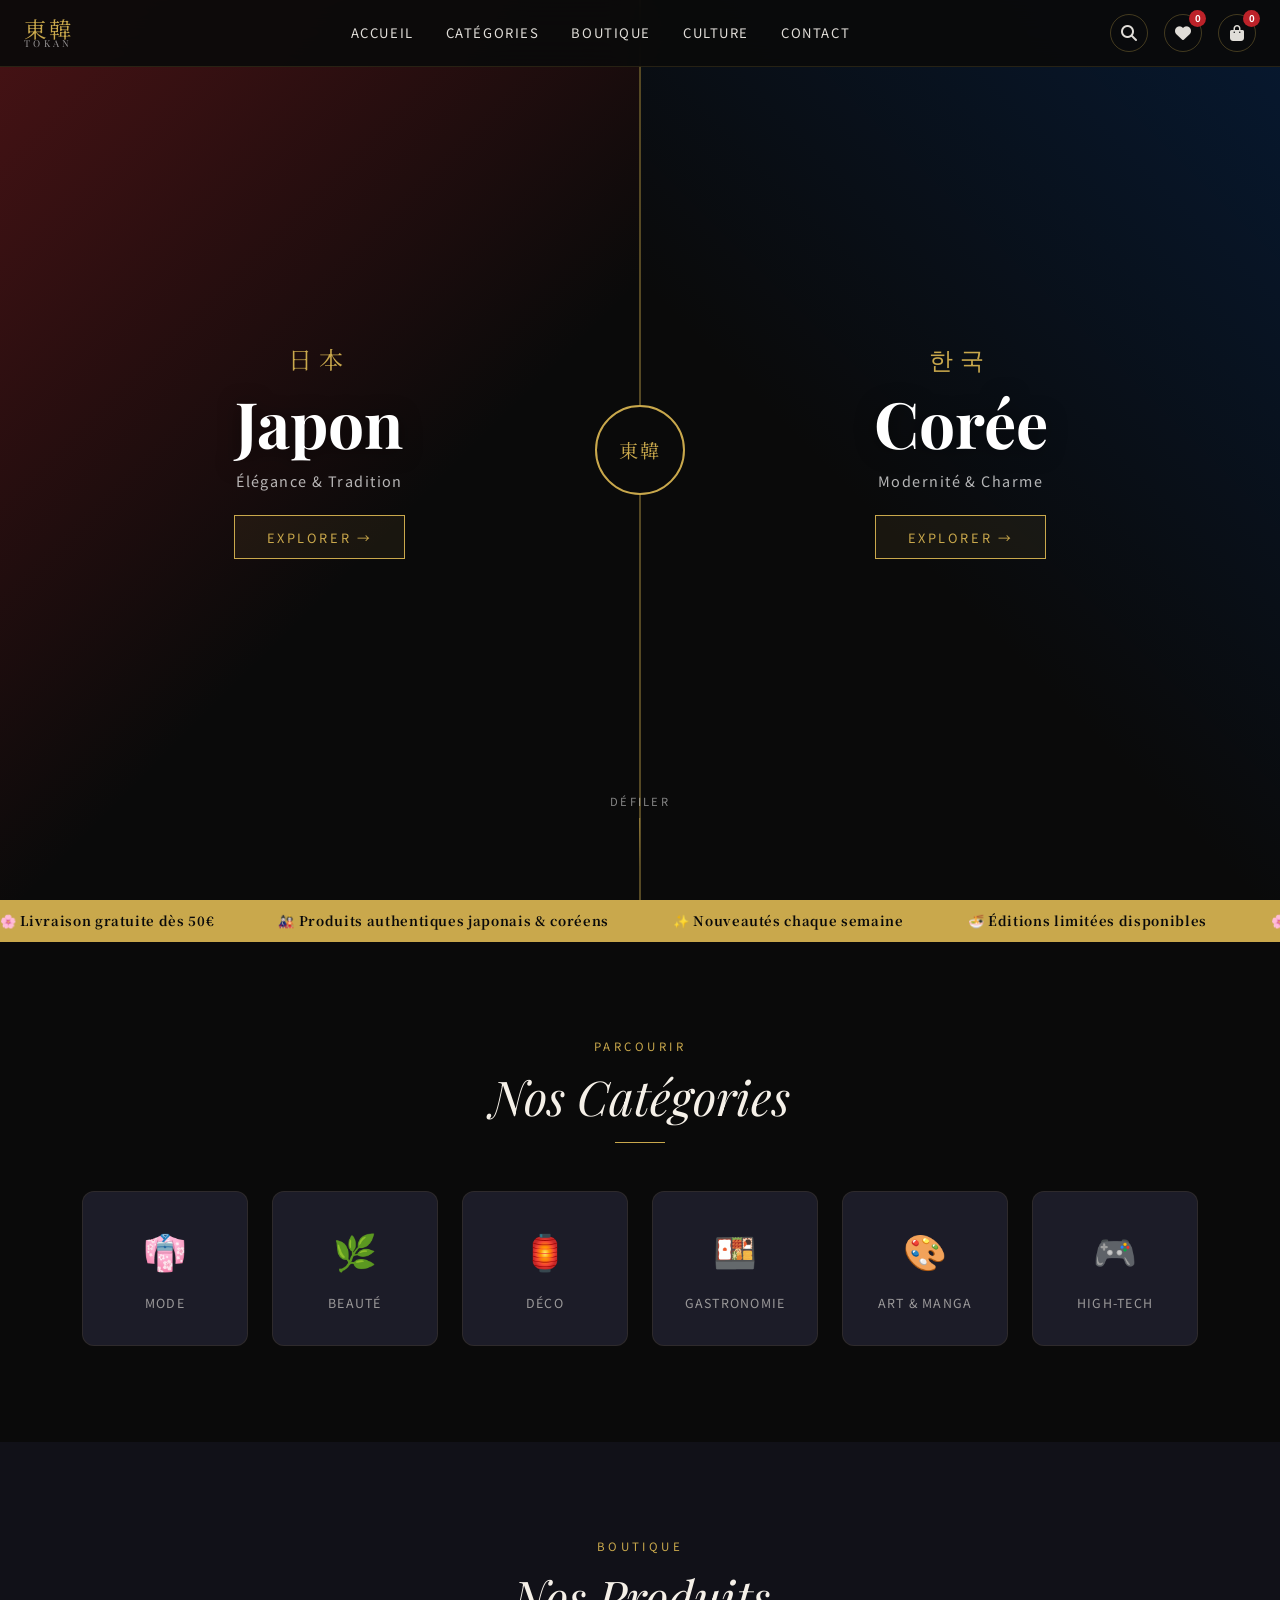
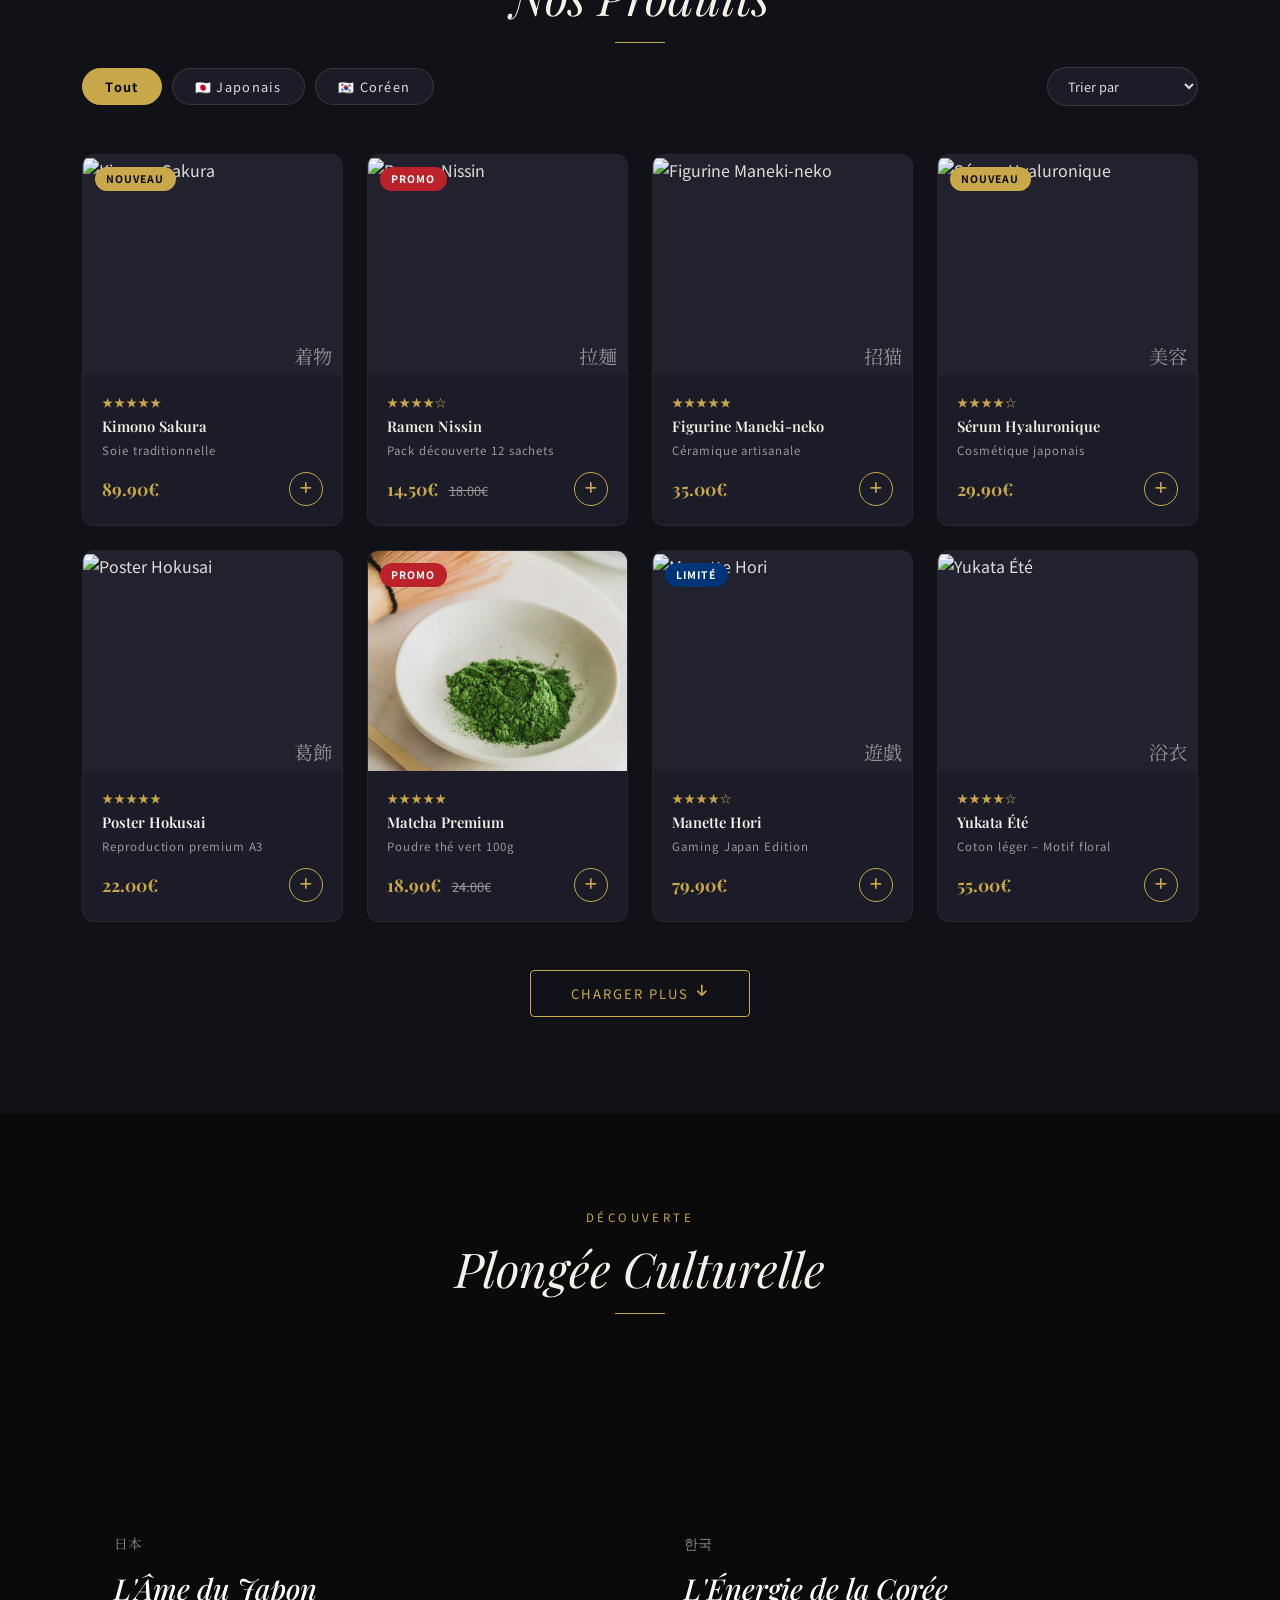
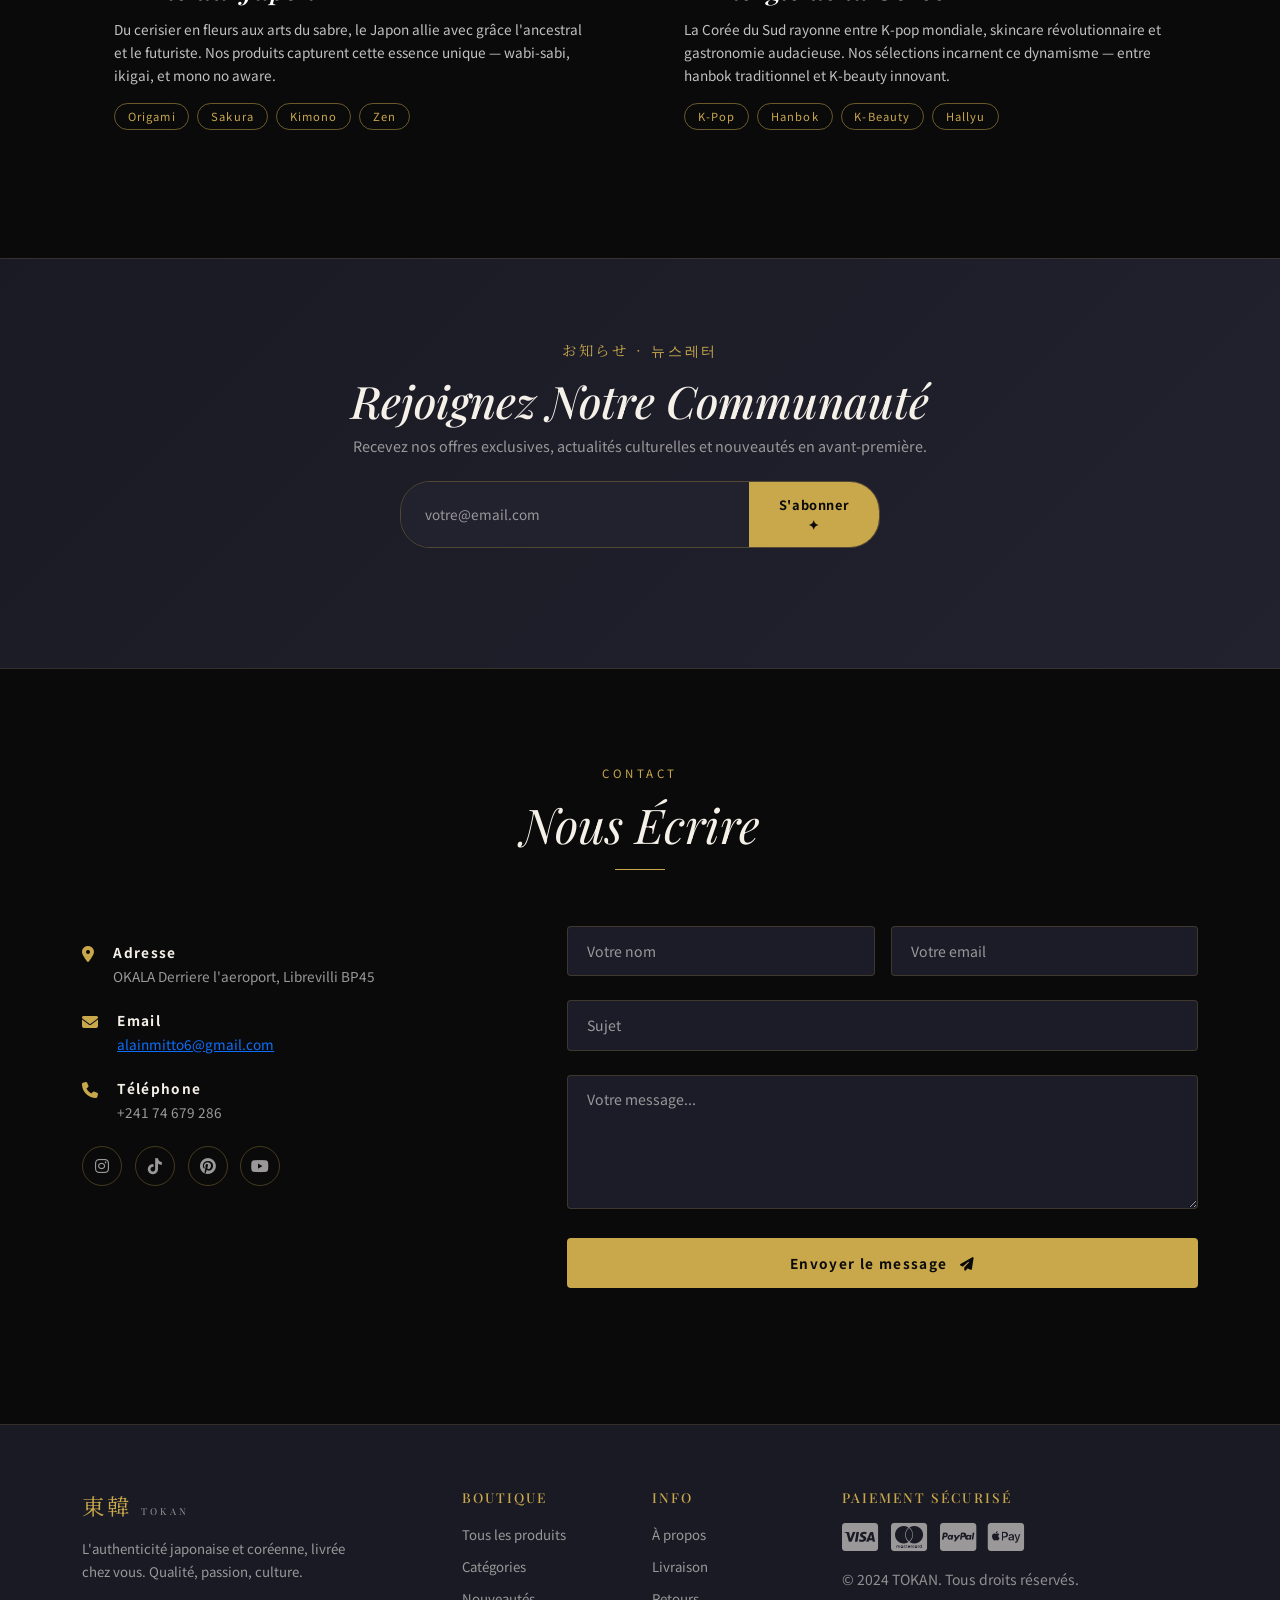
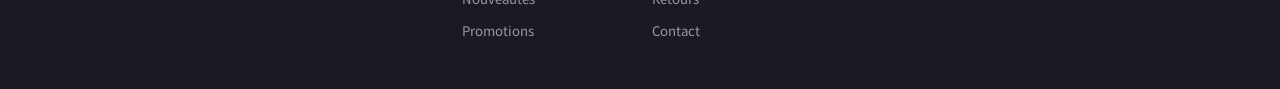
==== index.html @ 4b1cbed1 "Rename Japon expo-Gabon.html to index.html" ====
<!DOCTYPE html>
<html lang="fr">
<head>
  <meta charset="UTF-8" />
  <meta name="viewport" content="width=device-width, initial-scale=1.0"/>
  <title>東韓 TOKAN – Boutique Japonaise & Coréenne</title>
  <link href="https://cdn.jsdelivr.net/npm/bootstrap@5.3.2/dist/css/bootstrap.min.css" rel="stylesheet"/>
  <link href="https://fonts.googleapis.com/css2?family=Noto+Serif+JP:wght@300;400;700&family=Noto+Sans+KR:wght@300;400;700&family=Playfair+Display:ital,wght@0,400;0,700;1,400&display=swap" rel="stylesheet"/>
  <link rel="stylesheet" href="https://cdnjs.cloudflare.com/ajax/libs/font-awesome/6.5.0/css/all.min.css"/>
  <link rel="stylesheet" href="Japon expo-Gabon.css"/>
</head>
<body>

<!-- ========== LOADER ========== -->
<div id="loader">
  <div class="loader-inner">
    <div class="kanji-anim">東韓</div>
    <div class="loader-bar"><span></span></div>
  </div>
</div>

<!-- ========== NAVBAR ========== -->
<nav class="navbar navbar-expand-lg fixed-top" id="mainNav">
  <div class="container-fluid px-4">
    <a class="navbar-brand" href="#">
      <span class="brand-jp">東韓</span>
      <span class="brand-en">TOKAN</span>
    </a>
    <button class="navbar-toggler" type="button" data-bs-toggle="collapse" data-bs-target="#navbarNav">
      <i class="fas fa-bars" style="color:var(--gold)"></i>
    </button>
    <div class="collapse navbar-collapse" id="navbarNav">
      <ul class="navbar-nav mx-auto">
        <li class="nav-item"><a class="nav-link" href="#hero">Accueil</a></li>
        <li class="nav-item"><a class="nav-link" href="#categories">Catégories</a></li>
        <li class="nav-item"><a class="nav-link" href="#produits">Boutique</a></li>
        <li class="nav-item"><a class="nav-link" href="#culture">Culture</a></li>
        <li class="nav-item"><a class="nav-link" href="#contact">Contact</a></li>
      </ul>
      <div class="nav-icons d-flex align-items-center gap-3">
        <button class="icon-btn" id="searchToggle" title="Rechercher"><i class="fas fa-search"></i></button>
        <button class="icon-btn" id="wishlistBtn" title="Favoris"><i class="fas fa-heart"></i><span class="badge-count" id="wishBadge">0</span></button>
        <button class="icon-btn" id="cartBtn" title="Panier"><i class="fas fa-shopping-bag"></i><span class="badge-count" id="cartBadge">0</span></button>
      </div>
    </div>
  </div>
  <!-- Search Bar -->
  <div class="search-bar-wrap" id="searchBar">
    <div class="container">
      <input type="text" id="searchInput" placeholder="Rechercher... 검색... 検索..." class="search-input"/>
      <button onclick="closeSearch()"><i class="fas fa-times"></i></button>
    </div>
  </div>
</nav>

<!-- ========== HERO ========== -->
<section id="hero">
  <div class="hero-bg">
    <div class="sakura-container" id="sakuraContainer"></div>
    <div class="hero-overlay"></div>
    <div class="hero-split">
      <div class="hero-side japan" data-side="japan">
        <div class="side-content">
          <p class="side-label">日本</p>
          <h2>Japon</h2>
          <p class="side-desc">Élégance & Tradition</p>
          <a href="#produits" class="btn-culture" onclick="filterCulture('japan')">Explorer →</a>
        </div>
      </div>
      <div class="hero-divider">
        <div class="divider-circle">
          <span class="brand-jp-hero">東韓</span>
        </div>
      </div>
      <div class="hero-side korea" data-side="korea">
        <div class="side-content">
          <p class="side-label">한국</p>
          <h2>Corée</h2>
          <p class="side-desc">Modernité & Charme</p>
          <a href="#produits" class="btn-culture" onclick="filterCulture('korea')">Explorer →</a>
        </div>
      </div>
    </div>
  </div>
  <div class="hero-scroll-hint">
    <span>Défiler</span>
    <div class="scroll-line"></div>
  </div>
</section>

<!-- ========== BANNIERE PROMO ========== -->
<div class="promo-band">
  <div class="promo-track">
    <span>🌸 Livraison gratuite dès 50€</span>
    <span>🎎 Produits authentiques japonais & coréens</span>
    <span>✨ Nouveautés chaque semaine</span>
    <span>🍜 Éditions limitées disponibles</span>
    <span>🌸 Livraison gratuite dès 50€</span>
    <span>🎎 Produits authentiques japonais & coréens</span>
    <span>✨ Nouveautés chaque semaine</span>
    <span>🍜 Éditions limitées disponibles</span>
  </div>
</div>

<!-- ========== CATEGORIES ========== -->
<section id="categories" class="section-pad">
  <div class="container">
    <div class="section-title">
      <span class="section-label">Parcourir</span>
      <h2>Nos Catégories</h2>
      <div class="title-deco"></div>
    </div>
    <div class="row g-4 mt-4">
      <div class="col-6 col-md-4 col-lg-2" onclick="filterByCategory('mode')">
        <div class="cat-card">
          <div class="cat-icon">👘</div>
          <span>Mode</span>
        </div>
      </div>
      <div class="col-6 col-md-4 col-lg-2" onclick="filterByCategory('beaute')">
        <div class="cat-card">
          <div class="cat-icon">🌿</div>
          <span>Beauté</span>
        </div>
      </div>
      <div class="col-6 col-md-4 col-lg-2" onclick="filterByCategory('deco')">
        <div class="cat-card">
          <div class="cat-icon">🏮</div>
          <span>Déco</span>
        </div>
      </div>
      <div class="col-6 col-md-4 col-lg-2" onclick="filterByCategory('gastronomie')">
        <div class="cat-card">
          <div class="cat-icon">🍱</div>
          <span>Gastronomie</span>
        </div>
      </div>
      <div class="col-6 col-md-4 col-lg-2" onclick="filterByCategory('art')">
        <div class="cat-card">
          <div class="cat-icon">🎨</div>
          <span>Art & Manga</span>
        </div>
      </div>
      <div class="col-6 col-md-4 col-lg-2" onclick="filterByCategory('high-tech')">
        <div class="cat-card">
          <div class="cat-icon">🎮</div>
          <span>High-Tech</span>
        </div>
      </div>
    </div>
  </div>
</section>

<!-- ========== PRODUITS ========== -->
<section id="produits" class="section-pad bg-dark-section">
  <div class="container">
    <div class="section-title">
      <span class="section-label">Boutique</span>
      <h2>Nos Produits</h2>
      <div class="title-deco"></div>
    </div>

    <!-- Filtres -->
    <div class="filter-bar mt-4 mb-5">
      <button class="filter-btn active" onclick="filterCulture('all')">Tout</button>
      <button class="filter-btn japan-btn" onclick="filterCulture('japan')">🇯🇵 Japonais</button>
      <button class="filter-btn korea-btn" onclick="filterCulture('korea')">🇰🇷 Coréen</button>
      <select id="sortSelect" class="filter-select ms-auto" onchange="sortProducts()">
        <option value="default">Trier par</option>
        <option value="price-asc">Prix croissant</option>
        <option value="price-desc">Prix décroissant</option>
        <option value="name">Nom A-Z</option>
      </select>
    </div>

    <!-- Grille produits -->
    <div class="row g-4" id="productsGrid"></div>

    <!-- Pagination -->
    <div class="d-flex justify-content-center mt-5">
      <button class="btn-load-more" id="loadMoreBtn" onclick="loadMore()">Charger plus <i class="fas fa-arrow-down ms-2"></i></button>
    </div>
  </div>
</section>

<!-- ========== SECTION CULTURE ========== -->
<section id="culture" class="section-pad">
  <div class="container">
    <div class="section-title">
      <span class="section-label">Découverte</span>
      <h2>Plongée Culturelle</h2>
      <div class="title-deco"></div>
    </div>
    <div class="row g-4 mt-4 align-items-center">
      <div class="col-md-6">
        <div class="culture-card japan-card">
          <div class="culture-bg"></div>
          <div class="culture-content">
            <p class="culture-kanji">日本</p>
            <h3>L'Âme du Japon</h3>
            <p>Du cerisier en fleurs aux arts du sabre, le Japon allie avec grâce l'ancestral et le futuriste. Nos produits capturent cette essence unique — wabi-sabi, ikigai, et mono no aware.</p>
            <div class="culture-tags">
              <span>Origami</span><span>Sakura</span><span>Kimono</span><span>Zen</span>
            </div>
          </div>
        </div>
      </div>
      <div class="col-md-6">
        <div class="culture-card korea-card">
          <div class="culture-bg"></div>
          <div class="culture-content">
            <p class="culture-kanji">한국</p>
            <h3>L'Énergie de la Corée</h3>
            <p>La Corée du Sud rayonne entre K-pop mondiale, skincare révolutionnaire et gastronomie audacieuse. Nos sélections incarnent ce dynamisme — entre hanbok traditionnel et K-beauty innovant.</p>
            <div class="culture-tags">
              <span>K-Pop</span><span>Hanbok</span><span>K-Beauty</span><span>Hallyu</span>
            </div>
          </div>
        </div>
      </div>
    </div>
  </div>
</section>

<!-- ========== NEWSLETTER ========== -->
<section class="newsletter-section">
  <div class="container text-center">
    <p class="newsletter-kanji">お知らせ · 뉴스레터</p>
    <h2>Rejoignez Notre Communauté</h2>
    <p class="newsletter-sub">Recevez nos offres exclusives, actualités culturelles et nouveautés en avant-première.</p>
    <div class="newsletter-form mt-4">
      <input type="email" id="nlEmail" placeholder="votre@email.com" class="nl-input"/>
      <button onclick="subscribeNewsletter()" class="nl-btn">S'abonner ✦</button>
    </div>
    <div id="nlMessage" class="nl-message"></div>
  </div>
</section>

<!-- ========== CONTACT ========== -->
<section id="contact" class="section-pad">
  <div class="container">
    <div class="section-title">
      <span class="section-label">Contact</span>
      <h2>Nous Écrire</h2>
      <div class="title-deco"></div>
    </div>
    <div class="row g-5 mt-2">
      <div class="col-md-5">
        <div class="contact-info">
          <div class="contact-item">
            <i class="fas fa-map-marker-alt"></i>
            <div>
              <strong>Adresse</strong>
              <p>OKALA Derriere l'aeroport, Librevilli BP45</p>
            </div>
          </div>
          <div class="contact-item">
            <i class="fas fa-envelope"></i>
            <div>
              <strong>Email</strong>
              <p><a href="mailto:alainmitto6@gmail.com">alainmitto6@gmail.com</a></p>
            </div>
          </div>
          <div class="contact-item">
            <i class="fas fa-phone"></i>
            <div>
              <strong>Téléphone</strong>
              <p>+241 74 679 286
            </div>
          </div>
          <div class="social-links mt-4">
            <a href="#" class="social-icon"><i class="fab fa-instagram"></i></a>
            <a href="#" class="social-icon"><i class="fab fa-tiktok"></i></a>
            <a href="#" class="social-icon"><i class="fab fa-pinterest"></i></a>
            <a href="#" class="social-icon"><i class="fab fa-youtube"></i></a>
          </div>
        </div>
      </div>
      <div class="col-md-7">
        <form id="contactForm" onsubmit="submitContact(event)">
          <div class="row g-3">
            <div class="col-md-6">
              <div class="form-group-custom">
                <input type="text" id="cName" placeholder="Votre nom" required/>
              </div>
            </div>
            <div class="col-md-6">
              <div class="form-group-custom">
                <input type="email" id="cEmail" placeholder="Votre email" required/>
              </div>
            </div>
            <div class="col-12">
              <div class="form-group-custom">
                <input type="text" id="cSubject" placeholder="Sujet"/>
              </div>
            </div>
            <div class="col-12">
              <div class="form-group-custom">
                <textarea id="cMessage" rows="5" placeholder="Votre message..." required></textarea>
              </div>
            </div>
            <div class="col-12">
              <button type="submit" class="btn-submit">Envoyer le message <i class="fas fa-paper-plane ms-2"></i></button>
            </div>
            <div id="formMsg" class="form-msg"></div>
          </div>
        </form>
      </div>
    </div>
  </div>
</section>

<!-- ========== FOOTER ========== -->
<footer>
  <div class="container">
    <div class="row g-4">
      <div class="col-md-4">
        <div class="footer-brand">
          <span class="brand-jp">東韓</span>
          <span class="brand-en">TOKAN</span>
        </div>
        <p class="footer-desc">L'authenticité japonaise et coréenne, livrée chez vous. Qualité, passion, culture.</p>
      </div>
      <div class="col-md-2">
        <h6 class="footer-title">Boutique</h6>
        <ul class="footer-links">
          <li><a href="#produits">Tous les produits</a></li>
          <li><a href="#categories">Catégories</a></li>
          <li><a href="#">Nouveautés</a></li>
          <li><a href="#">Promotions</a></li>
        </ul>
      </div>
      <div class="col-md-2">
        <h6 class="footer-title">Info</h6>
        <ul class="footer-links">
          <li><a href="#">À propos</a></li>
          <li><a href="#">Livraison</a></li>
          <li><a href="#">Retours</a></li>
          <li><a href="#contact">Contact</a></li>
        </ul>
      </div>
      <div class="col-md-4">
        <h6 class="footer-title">Paiement sécurisé</h6>
        <div class="payment-icons">
          <i class="fab fa-cc-visa"></i>
          <i class="fab fa-cc-mastercard"></i>
          <i class="fab fa-cc-paypal"></i>
          <i class="fab fa-cc-apple-pay"></i>
        </div>
        <p class="mt-3 small" style="opacity:.6">© 2024 TOKAN. Tous droits réservés.</p>
      </div>
    </div>
  </div>
</footer>

<!-- ========== CART MODAL ========== -->
<div class="modal fade" id="cartModal" tabindex="-1">
  <div class="modal-dialog modal-dialog-end modal-lg">
    <div class="modal-content cart-modal-content">
      <div class="modal-header cart-header">
        <h5><i class="fas fa-shopping-bag me-2"></i>Mon Panier</h5>
        <button type="button" class="btn-close btn-close-white" data-bs-dismiss="modal"></button>
      </div>
      <div class="modal-body" id="cartBody">
        <div class="empty-cart text-center py-5">
          <div class="empty-icon">🛍️</div>
          <p>Votre panier est vide</p>
        </div>
      </div>
      <div class="modal-footer cart-footer" id="cartFooter" style="display:none!important">
        <div class="w-100">
          <div class="d-flex justify-content-between mb-3">
            <span class="cart-total-label">Total</span>
            <span class="cart-total-amount" id="cartTotal">0€</span>
          </div>
          <button class="btn-checkout w-100" onclick="checkout()">Commander <i class="fas fa-arrow-right ms-2"></i></button>
        </div>
      </div>
    </div>
  </div>
</div>

<!-- ========== TOAST ========== -->
<div id="toastContainer" class="toast-container"></div>

<!-- ========== BACK TO TOP ========== -->
<button id="backTop" onclick="window.scrollTo({top:0,behavior:'smooth'})">
  <i class="fas fa-chevron-up"></i>
</button>


<script src="https://cdn.jsdelivr.net/npm/bootstrap@5.3.2/dist/js/bootstrap.bundle.min.js"></script>
<script>


// ===== DATA PRODUITS =====
const PRODUCTS = [
  // JAPON
  { id:1, name:"Kimono Sakura", sub:"Soie traditionnelle", price:89.90, oldPrice:null, culture:"japan", category:"mode", badge:"new", rating:5, img:"KIMONO SAKURA.WEBP", kanji:"着物" },
  { id:2, name:"Ramen Nissin", sub:"Pack découverte 12 sachets", price:14.50, oldPrice:18.00, culture:"japan", category:"gastronomie", badge:"promo", rating:4, img:"https://images.unsplash.com/photo-1569718212165-3a8278d5f624?w=400&q=80", kanji:"拉麺" },
  { id:3, name:"Figurine Maneki-neko", sub:"Céramique artisanale", price:35.00, oldPrice:null, culture:"japan", category:"deco", badge:null, rating:5, img:"Minaki neko.WEBP", kanji:"招猫" },
  { id:4, name:"Sérum Hyaluronique", sub:"Cosmétique japonais", price:29.90, oldPrice:null, culture:"japan", category:"beaute", badge:"new", rating:4, img:"https://images.unsplash.com/photo-1556228578-8c89e6adf883?w=400&q=80", kanji:"美容" },
  { id:5, name:"Poster Hokusai", sub:"Reproduction premium A3", price:22.00, oldPrice:null, culture:"japan", category:"art", badge:null, rating:5, img:"Poster hokusai.WEBP", kanji:"葛飾" },
  { id:6, name:"Matcha Premium", sub:"Poudre thé vert 100g", price:18.90, oldPrice:24.00, culture:"japan", category:"gastronomie", badge:"promo", rating:5, img:"Matcha.jpg", kanji:"抹茶" },
  { id:7, name:"Manette Hori", sub:"Gaming Japan Edition", price:79.90, oldPrice:null, culture:"japan", category:"high-tech", badge:"limited", rating:4, img:"https://images.unsplash.com/photo-1580327344181-c1163234e5a0?w=400&q=80", kanji:"遊戯" },
  { id:8, name:"Yukata Été", sub:"Coton léger – Motif floral", price:55.00, oldPrice:null, culture:"japan", category:"mode", badge:null, rating:4, img:"Yukata ete.WEBP", kanji:"浴衣" },

  // CORÉE
  { id:9, name:"Hanbok Festif", sub:"Soie brodée – Édition premium", price:129.00, oldPrice:null, culture:"korea", category:"mode", badge:"limited", rating:5, img:"Hanbok festif.WEBP", kanji:"한복" },
  { id:10, name:"Kit K-Beauty", sub:"Set soin 7 étapes coréen", price:44.90, oldPrice:59.00, culture:"korea", category:"beaute", badge:"promo", rating:5, img:"https://images.unsplash.com/photo-1625772452859-1c03d5bf1137?w=400&q=80", kanji:"뷰티" },
  { id:11, name:"Kimchi Maison", sub:"Bocal fermenté 500g", price:9.90, oldPrice:null, culture:"korea", category:"gastronomie", badge:"new", rating:4, img:"Kimchi maison.WEBP", kanji:"김치" },
  { id:12, name:"Affiche K-Pop", sub:"Impression premium 50x70", price:19.90, oldPrice:null, culture:"korea", category:"art", badge:null, rating:4, img:"stray kids.WEBP", kanji:"음악" },
  { id:13, name:"Masque Tissu Aloe", sub:"Lot de 10 masques hydratants", price:12.50, oldPrice:16.00, culture:"korea", category:"beaute", badge:"promo", rating:5, img:"masque aloe.WEBP", kanji:"마스크" },
  { id:14, name:"Tteokbokki Kit", sub:"Gâteaux de riz épicés", price:7.90, oldPrice:null, culture:"korea", category:"gastronomie", badge:null, rating:4, img:"tteokbokki.jpg", kanji:"떡볶이" },
  { id:15, name:"Vase Hanji", sub:"Papier coréen traditionnel", price:48.00, oldPrice:null, culture:"korea", category:"deco", badge:"new", rating:5, img:"vase.WEBP", kanji:"한지" },
  { id:16, name:"Console Indie KR", sub:"Collection jeux indépendants", price:59.90, oldPrice:null, culture:"korea", category:"high-tech", badge:"limited", rating:4, img:"console.WEBP", kanji:"게임" },
];

// ===== STATE =====
let cart = JSON.parse(localStorage.getItem('tokan_cart') || '[]');
let wishlist = JSON.parse(localStorage.getItem('tokan_wish') || '[]');
let currentFilter = 'all';
let currentCategory = null;
let currentSort = 'default';
let visibleCount = 8;
let filteredProducts = [...PRODUCTS];

// ===== INIT =====
document.addEventListener('DOMContentLoaded', () => {
  initLoader();
  initSakura();
  initNavScroll();
  initSearch();
  renderProducts();
  updateBadges();
  initReveal();
  initCartBtn();
});

// ===== LOADER =====
function initLoader() {
  setTimeout(() => {
    const loader = document.getElementById('loader');
    if (loader) loader.classList.add('hidden');
    // Remove from DOM after transition
    setTimeout(() => { if (loader) loader.remove(); }, 700);
  }, 2000);
}

// ===== SAKURA PETALS =====
function initSakura() {
  const container = document.getElementById('sakuraContainer');
  if (!container) return;
  for (let i = 0; i < 20; i++) {
    const petal = document.createElement('div');
    petal.className = 'petal';
    petal.style.left = Math.random() * 100 + 'vw';
    petal.style.animationDuration = (Math.random() * 8 + 6) + 's';
    petal.style.animationDelay = (Math.random() * 10) + 's';
    petal.style.width = (Math.random() * 8 + 8) + 'px';
    petal.style.height = petal.style.width;
    petal.style.opacity = Math.random() * 0.6 + 0.3;
    container.appendChild(petal);
  }
}

// ===== NAVBAR SCROLL =====
function initNavScroll() {
  window.addEventListener('scroll', () => {
    const nav = document.getElementById('mainNav');
    if (window.scrollY > 80) nav.classList.add('scrolled');
    else nav.classList.remove('scrolled');

    const backTop = document.getElementById('backTop');
    if (window.scrollY > 400) backTop.classList.add('show');
    else backTop.classList.remove('show');
  });
}

// ===== SEARCH =====
function initSearch() {
  document.getElementById('searchToggle').addEventListener('click', () => {
    const sb = document.getElementById('searchBar');
    sb.classList.toggle('open');
    if (sb.classList.contains('open')) {
      setTimeout(() => document.getElementById('searchInput').focus(), 100);
    }
  });

  document.getElementById('searchInput').addEventListener('input', (e) => {
    const q = e.target.value.toLowerCase().trim();
    if (q.length === 0) {
      filteredProducts = applyFilters(PRODUCTS);
    } else {
      filteredProducts = PRODUCTS.filter(p =>
        p.name.toLowerCase().includes(q) ||
        p.sub.toLowerCase().includes(q) ||
        p.category.toLowerCase().includes(q)
      );
    }
    visibleCount = 8;
    renderProducts();
    if (q.length > 0) {
      document.getElementById('produits').scrollIntoView({ behavior: 'smooth', block: 'start' });
    }
  });
}

function closeSearch() {
  document.getElementById('searchBar').classList.remove('open');
}

// ===== FILTERS =====
function applyFilters(products) {
  let res = [...products];
  if (currentFilter !== 'all') res = res.filter(p => p.culture === currentFilter);
  if (currentCategory) res = res.filter(p => p.category === currentCategory);
  return sortArr(res);
}

function filterCulture(culture) {
  currentFilter = culture;
  currentCategory = null;
  filteredProducts = applyFilters(PRODUCTS);
  visibleCount = 8;
  renderProducts();
  document.querySelectorAll('.filter-btn').forEach(b => b.classList.remove('active'));
  document.getElementById('produits').scrollIntoView({ behavior: 'smooth', block: 'start' });

  // Highlight correct button
  if (culture === 'all') document.querySelector('.filter-btn').classList.add('active');
  else if (culture === 'japan') document.querySelector('.japan-btn').classList.add('active');
  else if (culture === 'korea') document.querySelector('.korea-btn').classList.add('active');
}

function filterByCategory(cat) {
  currentCategory = currentCategory === cat ? null : cat;
  filteredProducts = applyFilters(PRODUCTS);
  visibleCount = 8;
  renderProducts();
  document.getElementById('produits').scrollIntoView({ behavior: 'smooth', block: 'start' });
}

function sortProducts() {
  currentSort = document.getElementById('sortSelect').value;
  filteredProducts = applyFilters(PRODUCTS);
  renderProducts();
}

function sortArr(arr) {
  if (currentSort === 'price-asc') return [...arr].sort((a,b) => a.price - b.price);
  if (currentSort === 'price-desc') return [...arr].sort((a,b) => b.price - a.price);
  if (currentSort === 'name') return [...arr].sort((a,b) => a.name.localeCompare(b.name));
  return arr;
}

// ===== RENDER PRODUCTS =====
function renderProducts() {
  const grid = document.getElementById('productsGrid');
  const loadBtn = document.getElementById('loadMoreBtn');
  if (!grid) return;

  const toShow = filteredProducts.slice(0, visibleCount);

  if (toShow.length === 0) {
    grid.innerHTML = `<div class="col-12 text-center py-5" style="color:var(--text-muted)">
      <div style="font-size:3rem;margin-bottom:1rem">🔍</div>
      <p>Aucun produit trouvé.</p>
    </div>`;
    loadBtn.style.display = 'none';
    return;
  }

  grid.innerHTML = toShow.map(p => productCard(p)).join('');

  if (visibleCount >= filteredProducts.length) loadBtn.style.display = 'none';
  else loadBtn.style.display = 'inline-flex';

  // Trigger reveal for new cards
  setTimeout(() => {
    document.querySelectorAll('.product-card').forEach((card, i) => {
      setTimeout(() => card.classList.add('visible'), i * 80);
    });
  }, 50);
}

function productCard(p) {
  const stars = '★'.repeat(p.rating) + '☆'.repeat(5 - p.rating);
  const badge = p.badge ? `<span class="product-badge badge-${p.badge}">${badgeLabel(p.badge)}</span>` : '';
  const oldP = p.oldPrice ? `<span class="product-price-old">${p.oldPrice.toFixed(2)}€</span>` : '';
  const inWish = wishlist.includes(p.id);

  return `
    <div class="col-6 col-md-4 col-xl-3">
      <div class="product-card reveal" style="animation-delay:${Math.random()*0.3}s">
        ${badge}
        <div class="product-img-wrap">
          <img src="${p.img}" alt="${p.name}" loading="lazy"/>
          <div class="product-overlay">
            <button class="overlay-btn" onclick="quickView(${p.id})" title="Voir détails"><i class="fas fa-eye"></i></button>
            <button class="overlay-btn ${inWish ? 'btn-wished' : ''}" onclick="toggleWish(${p.id}, this)" title="Favoris"><i class="fas fa-heart" style="${inWish ? 'color:var(--japan-red)' : ''}"></i></button>
          </div>
          <div class="product-culture-tag">${p.kanji}</div>
        </div>
        <div class="product-body">
          <div class="star-rating mb-1">${stars}</div>
          <div class="product-name">${p.name}</div>
          <div class="product-sub">${p.sub}</div>
          <div class="product-price-row">
            <div>
              <span class="product-price">${p.price.toFixed(2)}€</span>
              ${oldP}
            </div>
            <button class="btn-add-cart" onclick="addToCart(${p.id})" title="Ajouter au panier">
              <i class="fas fa-plus"></i>
            </button>
          </div>
        </div>
      </div>
    </div>`;
}

function badgeLabel(b) {
  return { new: 'Nouveau', promo: 'Promo', limited: 'Limité' }[b] || b;
}

function loadMore() {
  visibleCount += 4;
  renderProducts();
}

// ===== CART =====
function initCartBtn() {
  document.getElementById('cartBtn').addEventListener('click', () => {
    renderCart();
    const modal = new bootstrap.Modal(document.getElementById('cartModal'));
    modal.show();
  });
}

function addToCart(id) {
  const existing = cart.find(i => i.id === id);
  if (existing) {
    existing.qty++;
  } else {
    const p = PRODUCTS.find(p => p.id === id);
    cart.push({ id, name: p.name, price: p.price, img: p.img, qty: 1 });
  }
  saveCart();
  updateBadges();
  const p = PRODUCTS.find(p => p.id === id);
  showToast(`🛍️ <strong>${p.name}</strong> ajouté au panier`);
}

function removeFromCart(id) {
  cart = cart.filter(i => i.id !== id);
  saveCart();
  updateBadges();
  renderCart();
}

function saveCart() {
  localStorage.setItem('tokan_cart', JSON.stringify(cart));
}

function renderCart() {
  const body = document.getElementById('cartBody');
  const footer = document.getElementById('cartFooter');
  const totalEl = document.getElementById('cartTotal');

  if (cart.length === 0) {
    body.innerHTML = `<div class="empty-cart text-center py-5"><div class="empty-icon">🛍️</div><p>Votre panier est vide</p></div>`;
    footer.style.display = 'none !important';
    return;
  }

  let total = 0;
  body.innerHTML = cart.map(item => {
    total += item.price * item.qty;
    return `<div class="cart-item">
      <img src="${item.img}" alt="${item.name}"/>
      <div class="cart-item-info">
        <strong>${item.name}</strong>
        <small>Qté: ${item.qty}</small>
      </div>
      <span class="cart-item-price">${(item.price * item.qty).toFixed(2)}€</span>
      <button class="btn-remove-cart" onclick="removeFromCart(${item.id})"><i class="fas fa-times"></i></button>
    </div>`;
  }).join('');

  footer.style.cssText = 'display:block!important';
  totalEl.textContent = total.toFixed(2) + '€';
}

function checkout() {
  showToast('✨ Redirection vers le paiement sécurisé…');
  setTimeout(() => {
    cart = [];
    saveCart();
    updateBadges();
    bootstrap.Modal.getInstance(document.getElementById('cartModal')).hide();
    showToast('🎉 Commande confirmée ! Merci pour votre achat chez TOKAN.');
  }, 2000);
}

// ===== WISHLIST =====
function toggleWish(id, btn) {
  const idx = wishlist.indexOf(id);
  const p = PRODUCTS.find(p => p.id === id);
  if (idx > -1) {
    wishlist.splice(idx, 1);
    btn.querySelector('i').style.color = '';
    showToast(`💔 <strong>${p.name}</strong> retiré des favoris`);
  } else {
    wishlist.push(id);
    btn.querySelector('i').style.color = 'var(--japan-red)';
    showToast(`❤️ <strong>${p.name}</strong> ajouté aux favoris`);
  }
  localStorage.setItem('tokan_wish', JSON.stringify(wishlist));
  updateBadges();
}

// ===== BADGES =====
function updateBadges() {
  const cartCount = cart.reduce((sum, i) => sum + i.qty, 0);
  document.getElementById('cartBadge').textContent = cartCount;
  document.getElementById('wishBadge').textContent = wishlist.length;
}

// ===== QUICK VIEW =====
function quickView(id) {
  const p = PRODUCTS.find(x => x.id === id);
  if (!p) return;
  const stars = '★'.repeat(p.rating) + '☆'.repeat(5 - p.rating);
  const old = p.oldPrice ? `<s style="color:var(--text-muted);font-size:.9rem">${p.oldPrice.toFixed(2)}€</s>` : '';

  // Create a temporary modal dynamically
  const existing = document.getElementById('quickViewModal');
  if (existing) existing.remove();

  const modal = document.createElement('div');
  modal.className = 'modal fade';
  modal.id = 'quickViewModal';
  modal.innerHTML = `
    <div class="modal-dialog modal-dialog-centered modal-lg">
      <div class="modal-content" style="background:var(--dark2);border:1px solid rgba(201,168,76,.2);color:var(--text)">
        <div class="modal-header" style="border-bottom:1px solid rgba(201,168,76,.15)">
          <h5 style="font-family:var(--font-display);color:var(--cream);font-style:italic">${p.name}</h5>
          <button type="button" class="btn-close btn-close-white" data-bs-dismiss="modal"></button>
        </div>
        <div class="modal-body p-0">
          <div class="row g-0">
            <div class="col-md-5">
              <img src="${p.img}" alt="${p.name}" style="width:100%;height:300px;object-fit:cover"/>
            </div>
            <div class="col-md-7 p-4">
              <div style="color:var(--gold);font-size:.75rem;letter-spacing:.15em;text-transform:uppercase;margin-bottom:.5rem">${p.culture === 'japan' ? '🇯🇵 Japonais' : '🇰🇷 Coréen'} · ${p.category}</div>
              <h4 style="font-family:var(--font-display);font-size:1.5rem;color:var(--cream);font-style:italic;margin-bottom:.5rem">${p.name}</h4>
              <p style="color:var(--text-muted);font-size:.85rem;margin-bottom:1rem">${p.sub}</p>
              <div style="margin-bottom:1rem;font-size:.8rem;color:var(--gold)">${stars}</div>
              <div style="margin-bottom:1.5rem">
                <span style="font-family:var(--font-display);font-size:2rem;color:var(--gold);font-weight:700">${p.price.toFixed(2)}€</span>
                ${old}
              </div>
              <div style="margin-bottom:1rem;font-size:.85rem;color:var(--text-muted)">
                <i class="fas fa-truck me-2" style="color:var(--gold)"></i>Livraison gratuite dès 50€<br>
                <i class="fas fa-redo me-2 mt-2" style="color:var(--gold)"></i>Retour sous 30 jours<br>
                <i class="fas fa-shield-alt me-2 mt-2" style="color:var(--gold)"></i>Produit authentique certifié
              </div>
              <button onclick="addToCart(${p.id}); bootstrap.Modal.getInstance(document.getElementById('quickViewModal')).hide();" 
                style="background:var(--gold);border:none;color:var(--black);padding:.85rem 2rem;font-weight:700;border-radius:4px;width:100%;cursor:pointer;letter-spacing:.08em;transition:all .3s">
                <i class="fas fa-shopping-bag me-2"></i>Ajouter au panier
              </button>
            </div>
          </div>
        </div>
      </div>
    </div>`;

  document.body.appendChild(modal);
  const bsModal = new bootstrap.Modal(modal);
  bsModal.show();
  modal.addEventListener('hidden.bs.modal', () => modal.remove());
}

// ===== NEWSLETTER =====
function subscribeNewsletter() {
  const email = document.getElementById('nlEmail').value.trim();
  const msg = document.getElementById('nlMessage');
  if (!email || !email.includes('@')) {
    msg.style.color = 'var(--japan-red)';
    msg.textContent = '⚠ Veuillez entrer une adresse email valide.';
    return;
  }
  msg.style.color = 'var(--gold)';
  msg.textContent = '✓ Merci ! Vous êtes maintenant abonné(e) à notre newsletter 東韓.';
  document.getElementById('nlEmail').value = '';
  showToast('🌸 Abonnement newsletter confirmé !');
}

// ===== CONTACT =====
function submitContact(e) {
  e.preventDefault();
  const msg = document.getElementById('formMsg');
  msg.style.color = 'var(--gold)';
  msg.textContent = '✓ Message envoyé ! Nous vous répondrons dans les 24h. ありがとう · 감사합니다';
  document.getElementById('contactForm').reset();
  showToast('📨 Votre message a été envoyé avec succès !');
}

// ===== TOAST =====
function showToast(msg) {
  const container = document.getElementById('toastContainer');
  const toast = document.createElement('div');
  toast.className = 'toast-item';
  toast.innerHTML = msg;
  container.appendChild(toast);
  setTimeout(() => toast.remove(), 3500);
}

// ===== SCROLL REVEAL =====
function initReveal() {
  const observer = new IntersectionObserver((entries) => {
    entries.forEach(entry => {
      if (entry.isIntersecting) {
        entry.target.classList.add('visible');
        observer.unobserve(entry.target);
      }
    });
  }, { threshold: 0.1, rootMargin: '0px 0px -50px 0px' });

  document.querySelectorAll('.cat-card, .culture-card, .contact-item, .social-icon').forEach(el => {
    el.classList.add('reveal');
    observer.observe(el);
  });
}

// ===== SMOOTH NAV LINKS =====
document.querySelectorAll('a[href^="#"]').forEach(link => {
  link.addEventListener('click', (e) => {
    const href = link.getAttribute('href');
    if (href === '#') return;
    e.preventDefault();
    const target = document.querySelector(href);
    if (target) {
      const offset = target.getBoundingClientRect().top + window.pageYOffset - 80;
      window.scrollTo({ top: offset, behavior: 'smooth' });
    }
    // Close mobile nav
    const collapse = document.getElementById('navbarNav');
    if (collapse.classList.contains('show')) {
      bootstrap.Collapse.getInstance(collapse)?.hide();
    }
  });
});

</script>

</body>
</html>
---- Japon expo-Gabon.css ----
:root {
  --black: #0a0a0a;
  --dark: #111118;
  --dark2: #1a1a24;
  --dark3: #22222f;
  --gold: #c9a84c;
  --gold-light: #e8c97a;
  --sakura: #f4a7b9;
  --japan-red: #bc2229;
  --korea-blue: #003478;
  --korea-accent: #cd2e3a;
  --cream: #f5f0e8;
  --text: #e0ddd8;
  --text-muted: #9a9899;
  --card-bg: #1c1c28;
  --radius: 4px;
  --radius-lg: 12px;
  --transition: all 0.35s cubic-bezier(0.4, 0, 0.2, 1);
  --font-jp: 'Noto Serif JP', serif;
  --font-kr: 'Noto Sans KR', sans-serif;
  --font-display: 'Playfair Display', serif;
}

/* -------- RESET & BASE -------- */
*, *::before, *::after { box-sizing: border-box; margin: 0; padding: 0; }

html { scroll-behavior: smooth; }

body {
  background: var(--black);
  color: var(--text);
  font-family: var(--font-kr);
  overflow-x: hidden;
}

::selection { background: var(--gold); color: var(--black); }

::-webkit-scrollbar { width: 6px; }
::-webkit-scrollbar-track { background: var(--dark); }
::-webkit-scrollbar-thumb { background: var(--gold); border-radius: 3px; }

/* -------- LOADER -------- */
#loader {
  position: fixed;
  inset: 0;
  background: var(--black);
  z-index: 9999;
  display: flex;
  align-items: center;
  justify-content: center;
  transition: opacity 0.6s ease, visibility 0.6s ease;
}
#loader.hidden { opacity: 0; visibility: hidden; }

.loader-inner { text-align: center; }

.kanji-anim {
  font-family: var(--font-jp);
  font-size: 4rem;
  color: var(--gold);
  letter-spacing: 0.2em;
  animation: kanjiPulse 1.5s ease infinite;
}

@keyframes kanjiPulse {
  0%, 100% { opacity: 1; transform: scale(1); }
  50% { opacity: 0.5; transform: scale(0.95); }
}

.loader-bar {
  width: 200px;
  height: 2px;
  background: var(--dark3);
  margin: 20px auto 0;
  border-radius: 2px;
  overflow: hidden;
}
.loader-bar span {
  display: block;
  height: 100%;
  background: var(--gold);
  animation: loaderFill 1.8s ease forwards;
}
@keyframes loaderFill { from { width: 0 } to { width: 100% } }

/* -------- NAVBAR -------- */
#mainNav {
  background: rgba(10, 10, 10, 0.92);
  backdrop-filter: blur(20px);
  border-bottom: 1px solid rgba(201, 168, 76, 0.15);
  padding: 0.75rem 0;
  transition: var(--transition);
}
#mainNav.scrolled {
  border-bottom-color: rgba(201, 168, 76, 0.3);
  box-shadow: 0 4px 30px rgba(0,0,0,0.5);
}

.navbar-brand { display: flex; flex-direction: column; line-height: 1; text-decoration: none; }
.brand-jp { font-family: var(--font-jp); font-size: 1.4rem; color: var(--gold); letter-spacing: 0.15em; }
.brand-en { font-family: var(--font-display); font-size: 0.6rem; color: var(--text-muted); letter-spacing: 0.35em; text-transform: uppercase; }

.nav-link {
  color: var(--text) !important;
  font-size: 0.82rem;
  letter-spacing: 0.12em;
  text-transform: uppercase;
  padding: 0.5rem 1rem !important;
  position: relative;
  transition: color 0.3s;
}
.nav-link::after {
  content: '';
  position: absolute;
  bottom: 0;
  left: 50%;
  transform: translateX(-50%);
  width: 0;
  height: 1px;
  background: var(--gold);
  transition: width 0.3s;
}
.nav-link:hover { color: var(--gold) !important; }
.nav-link:hover::after { width: 60%; }

.icon-btn {
  background: none;
  border: 1px solid rgba(201,168,76,0.3);
  color: var(--text);
  width: 38px;
  height: 38px;
  border-radius: 50%;
  display: flex;
  align-items: center;
  justify-content: center;
  position: relative;
  transition: var(--transition);
  cursor: pointer;
}
.icon-btn:hover { border-color: var(--gold); color: var(--gold); background: rgba(201,168,76,0.08); }

.badge-count {
  position: absolute;
  top: -5px;
  right: -5px;
  background: var(--japan-red);
  color: #fff;
  font-size: 0.6rem;
  width: 17px;
  height: 17px;
  border-radius: 50%;
  display: flex;
  align-items: center;
  justify-content: center;
  font-weight: 700;
}

/* Search Bar */
.search-bar-wrap {
  position: absolute;
  top: 100%;
  left: 0;
  right: 0;
  background: var(--dark2);
  border-top: 1px solid rgba(201,168,76,0.2);
  padding: 1rem;
  transform: translateY(-10px);
  opacity: 0;
  visibility: hidden;
  transition: var(--transition);
}
.search-bar-wrap.open { transform: translateY(0); opacity: 1; visibility: visible; }
.search-bar-wrap .container { display: flex; gap: 1rem; }

.search-input {
  flex: 1;
  background: var(--dark3);
  border: 1px solid rgba(201,168,76,0.3);
  color: var(--text);
  padding: 0.7rem 1.2rem;
  font-family: var(--font-kr);
  font-size: 0.9rem;
  border-radius: var(--radius);
  outline: none;
  transition: border-color 0.3s;
}
.search-input:focus { border-color: var(--gold); }
.search-input::placeholder { color: var(--text-muted); }

.search-bar-wrap button {
  background: none;
  border: 1px solid rgba(201,168,76,0.3);
  color: var(--text);
  padding: 0.7rem 1rem;
  border-radius: var(--radius);
  cursor: pointer;
  transition: var(--transition);
}
.search-bar-wrap button:hover { color: var(--gold); border-color: var(--gold); }

/* -------- HERO -------- */
#hero {
  height: 100vh;
  min-height: 600px;
  position: relative;
  overflow: hidden;
}

.hero-bg { position: absolute; inset: 0; }

/* Sakura petals */
.sakura-container { position: absolute; inset: 0; pointer-events: none; z-index: 1; overflow: hidden; }

.petal {
  position: absolute;
  top: -20px;
  width: 12px;
  height: 12px;
  background: var(--sakura);
  border-radius: 50% 0 50% 0;
  opacity: 0;
  animation: petalFall linear infinite;
}

@keyframes petalFall {
  0% { transform: translateX(0) rotate(0deg); opacity: 0.8; top: -20px; }
  100% { transform: translateX(80px) rotate(720deg); opacity: 0; top: 110vh; }
}

.hero-overlay {
  position: absolute;
  inset: 0;
  background: linear-gradient(to bottom, rgba(10,10,10,0.3) 0%, rgba(10,10,10,0.7) 100%);
  z-index: 1;
}

.hero-split {
  position: relative;
  z-index: 2;
  height: 100%;
  display: flex;
  align-items: center;
}

.hero-side {
  flex: 1;
  height: 100%;
  display: flex;
  align-items: center;
  justify-content: center;
  position: relative;
  overflow: hidden;
  cursor: pointer;
  transition: flex 0.6s cubic-bezier(0.4, 0, 0.2, 1);
}

.hero-side::before {
  content: '';
  position: absolute;
  inset: 0;
  transition: var(--transition);
}

.hero-side.japan::before {
  background: linear-gradient(135deg, rgba(188,34,41,0.35) 0%, rgba(10,10,10,0) 60%);
}

.hero-side.korea::before {
  background: linear-gradient(225deg, rgba(0,52,120,0.35) 0%, rgba(10,10,10,0) 60%);
}

.hero-split:hover .hero-side.japan { flex: 1.4; }
.hero-split:hover .hero-side.korea { flex: 0.6; }
.hero-split:hover .hero-side.korea:hover { flex: 1.4; }
.hero-split:hover .hero-side.japan:hover ~ .hero-side.korea { flex: 0.6; }

.hero-side.japan { background: url('https://images.unsplash.com/photo-1528360983277-13d401cdc186?w=800&q=80') center/cover; }
.hero-side.korea { background: url('https://images.unsplash.com/photo-1538485399081-7191377e8241?w=800&q=80') center/cover; }

.side-content {
  text-align: center;
  position: relative;
  z-index: 2;
  padding: 2rem;
  animation: fadeUp 1s ease forwards;
}

@keyframes fadeUp {
  from { opacity: 0; transform: translateY(30px); }
  to { opacity: 1; transform: translateY(0); }
}

.side-label {
  font-family: var(--font-jp);
  font-size: 1.5rem;
  color: var(--gold);
  letter-spacing: 0.3em;
  margin-bottom: 0.5rem;
}

.side-content h2 {
  font-family: var(--font-display);
  font-size: clamp(2.5rem, 5vw, 4.5rem);
  font-weight: 700;
  color: #fff;
  margin-bottom: 0.5rem;
  text-shadow: 0 2px 20px rgba(0,0,0,0.5);
}

.side-desc {
  font-size: 0.9rem;
  color: rgba(255,255,255,0.7);
  letter-spacing: 0.1em;
  margin-bottom: 1.5rem;
}

.btn-culture {
  display: inline-block;
  padding: 0.7rem 2rem;
  border: 1px solid var(--gold);
  color: var(--gold);
  font-size: 0.8rem;
  letter-spacing: 0.2em;
  text-transform: uppercase;
  text-decoration: none;
  transition: var(--transition);
  background: rgba(201,168,76,0.08);
}
.btn-culture:hover { background: var(--gold); color: var(--black); }

.hero-divider {
  width: 2px;
  height: 100%;
  background: rgba(201,168,76,0.4);
  position: relative;
  z-index: 3;
  display: flex;
  align-items: center;
  justify-content: center;
  flex-shrink: 0;
}

.divider-circle {
  width: 90px;
  height: 90px;
  border-radius: 50%;
  background: var(--black);
  border: 2px solid var(--gold);
  display: flex;
  align-items: center;
  justify-content: center;
  position: absolute;
}

.brand-jp-hero {
  font-family: var(--font-jp);
  font-size: 1.2rem;
  color: var(--gold);
  letter-spacing: 0.1em;
}

.hero-scroll-hint {
  position: absolute;
  bottom: 2rem;
  left: 50%;
  transform: translateX(-50%);
  z-index: 5;
  display: flex;
  flex-direction: column;
  align-items: center;
  gap: 0.5rem;
  color: rgba(255,255,255,0.5);
  font-size: 0.7rem;
  letter-spacing: 0.2em;
  text-transform: uppercase;
}

.scroll-line {
  width: 1px;
  height: 50px;
  background: linear-gradient(to bottom, rgba(201,168,76,0.6), transparent);
  animation: scrollPulse 2s ease infinite;
}

@keyframes scrollPulse {
  0%, 100% { opacity: 1; height: 50px; }
  50% { opacity: 0.3; height: 30px; }
}

/* -------- PROMO BAND -------- */
.promo-band {
  background: var(--gold);
  overflow: hidden;
  padding: 0.7rem 0;
}

.promo-track {
  display: flex;
  gap: 4rem;
  animation: scroll-left 25s linear infinite;
  white-space: nowrap;
}

.promo-track span {
  font-family: var(--font-jp);
  font-size: 0.82rem;
  color: var(--black);
  font-weight: 700;
  letter-spacing: 0.05em;
  flex-shrink: 0;
}

@keyframes scroll-left {
  from { transform: translateX(0); }
  to { transform: translateX(-50%); }
}

/* -------- SECTIONS -------- */
.section-pad { padding: 6rem 0; }
.bg-dark-section { background: var(--dark); }

.section-title { text-align: center; }
.section-label {
  font-size: 0.72rem;
  letter-spacing: 0.3em;
  text-transform: uppercase;
  color: var(--gold);
  display: block;
  margin-bottom: 0.8rem;
}
.section-title h2 {
  font-family: var(--font-display);
  font-size: clamp(2rem, 4vw, 3rem);
  color: var(--cream);
  font-weight: 400;
  font-style: italic;
}
.title-deco {
  width: 50px;
  height: 1px;
  background: var(--gold);
  margin: 1rem auto 0;
}

/* -------- CATEGORIES -------- */
.cat-card {
  background: var(--card-bg);
  border: 1px solid rgba(201,168,76,0.1);
  border-radius: var(--radius-lg);
  padding: 2rem 1rem;
  text-align: center;
  cursor: pointer;
  transition: var(--transition);
}
.cat-card:hover {
  border-color: var(--gold);
  transform: translateY(-6px);
  background: var(--dark2);
  box-shadow: 0 20px 40px rgba(0,0,0,0.4);
}
.cat-icon { font-size: 2.2rem; margin-bottom: 0.8rem; }
.cat-card span {
  font-size: 0.78rem;
  letter-spacing: 0.1em;
  text-transform: uppercase;
  color: var(--text-muted);
  transition: color 0.3s;
}
.cat-card:hover span { color: var(--gold); }

/* -------- FILTER BAR -------- */
.filter-bar {
  display: flex;
  flex-wrap: wrap;
  align-items: center;
  gap: 0.6rem;
}

.filter-btn {
  background: var(--card-bg);
  border: 1px solid rgba(201,168,76,0.2);
  color: var(--text);
  padding: 0.5rem 1.4rem;
  font-size: 0.8rem;
  letter-spacing: 0.1em;
  cursor: pointer;
  border-radius: 30px;
  transition: var(--transition);
}
.filter-btn:hover, .filter-btn.active { background: var(--gold); color: var(--black); border-color: var(--gold); font-weight: 700; }
.japan-btn:hover, .japan-btn.active { background: var(--japan-red); border-color: var(--japan-red); color: #fff; }
.korea-btn:hover, .korea-btn.active { background: var(--korea-blue); border-color: var(--korea-blue); color: #fff; }

.filter-select {
  background: var(--card-bg);
  border: 1px solid rgba(201,168,76,0.2);
  color: var(--text);
  padding: 0.5rem 1rem;
  font-size: 0.8rem;
  border-radius: 30px;
  cursor: pointer;
  outline: none;
}
.filter-select option { background: var(--dark); }

/* -------- PRODUCT CARDS -------- */
.product-card {
  background: var(--card-bg);
  border: 1px solid rgba(201,168,76,0.08);
  border-radius: var(--radius-lg);
  overflow: hidden;
  transition: var(--transition);
  position: relative;
  cursor: pointer;
}
.product-card:hover {
  transform: translateY(-8px);
  border-color: rgba(201,168,76,0.3);
  box-shadow: 0 25px 50px rgba(0,0,0,0.5);
}

.product-badge {
  position: absolute;
  top: 12px;
  left: 12px;
  padding: 0.25rem 0.7rem;
  font-size: 0.65rem;
  font-weight: 700;
  letter-spacing: 0.1em;
  text-transform: uppercase;
  border-radius: 20px;
  z-index: 2;
}
.badge-new { background: var(--gold); color: var(--black); }
.badge-promo { background: var(--japan-red); color: #fff; }
.badge-limited { background: var(--korea-blue); color: #fff; }

.product-img-wrap {
  position: relative;
  height: 220px;
  overflow: hidden;
  background: var(--dark3);
}

.product-img-wrap img {
  width: 100%;
  height: 100%;
  object-fit: cover;
  transition: transform 0.6s ease;
}
.product-card:hover .product-img-wrap img { transform: scale(1.1); }

.product-overlay {
  position: absolute;
  inset: 0;
  background: rgba(10,10,10,0.7);
  display: flex;
  align-items: center;
  justify-content: center;
  gap: 0.8rem;
  opacity: 0;
  transition: var(--transition);
}
.product-card:hover .product-overlay { opacity: 1; }

.overlay-btn {
  width: 42px;
  height: 42px;
  border-radius: 50%;
  border: 1px solid rgba(255,255,255,0.4);
  background: rgba(255,255,255,0.1);
  color: #fff;
  display: flex;
  align-items: center;
  justify-content: center;
  cursor: pointer;
  transition: var(--transition);
  font-size: 0.9rem;
}
.overlay-btn:hover { background: var(--gold); border-color: var(--gold); color: var(--black); transform: scale(1.1); }

.product-culture-tag {
  position: absolute;
  bottom: 10px;
  right: 10px;
  font-family: var(--font-jp);
  font-size: 1.2rem;
  line-height: 1;
  opacity: 0.6;
}

.product-body { padding: 1.2rem; }

.product-name {
  font-size: 0.92rem;
  font-weight: 600;
  color: var(--cream);
  margin-bottom: 0.3rem;
  font-family: var(--font-display);
}
.product-sub {
  font-size: 0.72rem;
  color: var(--text-muted);
  letter-spacing: 0.08em;
  margin-bottom: 0.8rem;
}

.product-price-row { display: flex; align-items: center; justify-content: space-between; }
.product-price {
  font-size: 1.1rem;
  font-weight: 700;
  color: var(--gold);
  font-family: var(--font-display);
}
.product-price-old {
  font-size: 0.8rem;
  color: var(--text-muted);
  text-decoration: line-through;
  margin-left: 0.4rem;
}

.star-rating { font-size: 0.7rem; color: var(--gold); letter-spacing: 1px; }

.btn-add-cart {
  width: 34px;
  height: 34px;
  border-radius: 50%;
  border: 1px solid var(--gold);
  background: none;
  color: var(--gold);
  display: flex;
  align-items: center;
  justify-content: center;
  cursor: pointer;
  transition: var(--transition);
  font-size: 0.85rem;
}
.btn-add-cart:hover { background: var(--gold); color: var(--black); }

/* Load more */
.btn-load-more {
  background: none;
  border: 1px solid var(--gold);
  color: var(--gold);
  padding: 0.8rem 2.5rem;
  font-size: 0.82rem;
  letter-spacing: 0.15em;
  text-transform: uppercase;
  cursor: pointer;
  transition: var(--transition);
  border-radius: var(--radius);
}
.btn-load-more:hover { background: var(--gold); color: var(--black); }

/* -------- CULTURE CARDS -------- */
.culture-card {
  border-radius: var(--radius-lg);
  overflow: hidden;
  position: relative;
  min-height: 400px;
  display: flex;
  align-items: flex-end;
  transition: var(--transition);
}
.culture-card:hover { transform: translateY(-8px); }

.culture-bg {
  position: absolute;
  inset: 0;
  transition: transform 0.5s ease;
}
.culture-card:hover .culture-bg { transform: scale(1.05); }

.japan-card .culture-bg {
  background: url('https://images.prestigeonline.com/wp-content/uploads/sites/6/2025/03/31053202/japan-unesco-world-heritage-sites-2025-1-1024x577.jpeg') center/cover;
}
.korea-card .culture-bg {
  background: url('https://www.thoughtco.com/thmb/aOV6lcLQsozCCrXeZW0LUWUYm0g=/1500x0/filters:no_upscale():max_bytes(150000):strip_icc()/GettyImages-902452584-5c534c1b46e0fb0001c07a30.jpg') center/cover;
}

.culture-content {
  position: relative;
  z-index: 2;
  padding: 2rem;
  background: linear-gradient(to top, rgba(10,10,10,0.95) 0%, rgba(10,10,10,0) 100%);
  width: 100%;
}

.culture-kanji {
  font-family: var(--font-jp);
  font-size: 2.5rem;
  color: var(--gold);
  opacity: 0.7;
  margin-bottom: 0.3rem;
}
.culture-content h3 {
  font-family: var(--font-display);
  font-size: 1.8rem;
  color: #fff;
  font-style: italic;
  margin-bottom: 0.8rem;
}
.culture-content p { font-size: 0.85rem; color: rgba(255,255,255,0.75); line-height: 1.7; margin-bottom: 1rem; }

.culture-tags { display: flex; flex-wrap: wrap; gap: 0.5rem; }
.culture-tags span {
  font-size: 0.7rem;
  letter-spacing: 0.1em;
  border: 1px solid rgba(201,168,76,0.5);
  color: var(--gold);
  padding: 0.25rem 0.8rem;
  border-radius: 20px;
}

/* -------- NEWSLETTER -------- */
.newsletter-section {
  background: linear-gradient(135deg, var(--dark2) 0%, var(--dark3) 100%);
  border-top: 1px solid rgba(201,168,76,0.15);
  border-bottom: 1px solid rgba(201,168,76,0.15);
  padding: 5rem 0;
}

.newsletter-kanji {
  font-family: var(--font-jp);
  font-size: 0.9rem;
  color: var(--gold);
  letter-spacing: 0.2em;
  margin-bottom: 0.8rem;
}
.newsletter-section h2 {
  font-family: var(--font-display);
  font-size: clamp(1.8rem, 4vw, 2.8rem);
  color: var(--cream);
  font-style: italic;
}
.newsletter-sub { color: var(--text-muted); font-size: 0.9rem; margin-top: 0.5rem; }

.newsletter-form {
  display: flex;
  max-width: 480px;
  margin: 0 auto;
  gap: 0;
  border: 1px solid rgba(201,168,76,0.3);
  border-radius: 30px;
  overflow: hidden;
}

.nl-input {
  flex: 1;
  background: var(--dark3);
  border: none;
  outline: none;
  color: var(--text);
  padding: 0.85rem 1.5rem;
  font-family: var(--font-kr);
  font-size: 0.85rem;
}
.nl-input::placeholder { color: var(--text-muted); }

.nl-btn {
  background: var(--gold);
  border: none;
  color: var(--black);
  padding: 0.85rem 1.8rem;
  font-weight: 700;
  font-size: 0.8rem;
  cursor: pointer;
  transition: background 0.3s;
  letter-spacing: 0.05em;
}
.nl-btn:hover { background: var(--gold-light); }

.nl-message {
  margin-top: 1rem;
  font-size: 0.85rem;
  min-height: 1.5rem;
}

/* -------- CONTACT -------- */
.contact-info { padding: 1rem 0; }
.contact-item {
  display: flex;
  gap: 1.2rem;
  align-items: flex-start;
  margin-bottom: 1.5rem;
}
.contact-item i {
  color: var(--gold);
  margin-top: 0.25rem;
  font-size: 1rem;
  flex-shrink: 0;
}
.contact-item strong { display: block; color: var(--cream); font-size: 0.85rem; letter-spacing: 0.1em; margin-bottom: 0.2rem; }
.contact-item p { color: var(--text-muted); font-size: 0.85rem; margin: 0; }

.social-links { display: flex; gap: 0.8rem; }
.social-icon {
  width: 40px;
  height: 40px;
  border: 1px solid rgba(201,168,76,0.3);
  border-radius: 50%;
  display: flex;
  align-items: center;
  justify-content: center;
  color: var(--text-muted);
  text-decoration: none;
  transition: var(--transition);
}
.social-icon:hover { border-color: var(--gold); color: var(--gold); background: rgba(201,168,76,0.08); }

.form-group-custom { margin-bottom: 0.5rem; }
.form-group-custom input,
.form-group-custom textarea {
  width: 100%;
  background: var(--card-bg);
  border: 1px solid rgba(201,168,76,0.2);
  color: var(--text);
  padding: 0.85rem 1.2rem;
  font-family: var(--font-kr);
  font-size: 0.88rem;
  border-radius: var(--radius);
  outline: none;
  transition: border-color 0.3s;
  resize: vertical;
}
.form-group-custom input:focus,
.form-group-custom textarea:focus { border-color: var(--gold); }
.form-group-custom input::placeholder,
.form-group-custom textarea::placeholder { color: var(--text-muted); }

.btn-submit {
  background: var(--gold);
  border: none;
  color: var(--black);
  padding: 0.9rem 2.5rem;
  font-weight: 700;
  font-size: 0.85rem;
  letter-spacing: 0.1em;
  cursor: pointer;
  border-radius: var(--radius);
  transition: var(--transition);
  width: 100%;
}
.btn-submit:hover { background: var(--gold-light); transform: translateY(-2px); box-shadow: 0 8px 20px rgba(201,168,76,0.3); }

.form-msg { font-size: 0.85rem; min-height: 1.5rem; }

/* -------- FOOTER -------- */
footer {
  background: var(--dark2);
  border-top: 1px solid rgba(201,168,76,0.15);
  padding: 4rem 0 2rem;
}

.footer-brand { display: flex; align-items: baseline; gap: 0.5rem; margin-bottom: 1rem; }

.footer-desc { color: var(--text-muted); font-size: 0.83rem; line-height: 1.7; max-width: 280px; }

.footer-title {
  font-family: var(--font-display);
  font-size: 0.85rem;
  letter-spacing: 0.15em;
  text-transform: uppercase;
  color: var(--gold);
  margin-bottom: 1rem;
}

.footer-links { list-style: none; padding: 0; }
.footer-links li { margin-bottom: 0.5rem; }
.footer-links a { color: var(--text-muted); text-decoration: none; font-size: 0.83rem; transition: color 0.3s; }
.footer-links a:hover { color: var(--gold); }

.payment-icons { display: flex; gap: 0.8rem; font-size: 2rem; color: var(--text-muted); }

/* -------- CART MODAL -------- */
.cart-modal-content {
  background: var(--dark2);
  border: 1px solid rgba(201,168,76,0.2);
  color: var(--text);
}

.cart-header {
  border-bottom: 1px solid rgba(201,168,76,0.15);
  padding: 1.2rem 1.5rem;
  font-family: var(--font-display);
  color: var(--cream);
}

.cart-footer {
  border-top: 1px solid rgba(201,168,76,0.15);
  background: var(--dark3);
}

.empty-cart { color: var(--text-muted); }
.empty-cart .empty-icon { font-size: 3rem; margin-bottom: 1rem; }

.cart-item {
  display: flex;
  gap: 1rem;
  align-items: center;
  padding: 1rem 0;
  border-bottom: 1px solid rgba(255,255,255,0.06);
}

.cart-item img {
  width: 65px;
  height: 65px;
  object-fit: cover;
  border-radius: var(--radius);
  border: 1px solid rgba(201,168,76,0.2);
}

.cart-item-info { flex: 1; }
.cart-item-info strong { display: block; font-size: 0.88rem; color: var(--cream); }
.cart-item-info small { color: var(--text-muted); font-size: 0.75rem; }
.cart-item-price { color: var(--gold); font-weight: 700; font-family: var(--font-display); }

.btn-remove-cart {
  background: none;
  border: none;
  color: var(--text-muted);
  cursor: pointer;
  font-size: 0.85rem;
  transition: color 0.3s;
  padding: 0.2rem;
}
.btn-remove-cart:hover { color: var(--japan-red); }

.cart-total-label { color: var(--text-muted); font-size: 0.85rem; }
.cart-total-amount { color: var(--gold); font-size: 1.3rem; font-weight: 700; font-family: var(--font-display); }

.btn-checkout {
  background: var(--gold);
  border: none;
  color: var(--black);
  padding: 1rem;
  font-weight: 700;
  font-size: 0.88rem;
  letter-spacing: 0.1em;
  border-radius: var(--radius);
  cursor: pointer;
  transition: var(--transition);
}
.btn-checkout:hover { background: var(--gold-light); transform: translateY(-2px); }

/* -------- TOAST -------- */
.toast-container {
  position: fixed;
  bottom: 2rem;
  right: 2rem;
  z-index: 10000;
  display: flex;
  flex-direction: column;
  gap: 0.7rem;
}

.toast-item {
  background: var(--dark2);
  border: 1px solid rgba(201,168,76,0.3);
  border-left: 4px solid var(--gold);
  color: var(--text);
  padding: 1rem 1.5rem;
  border-radius: var(--radius);
  font-size: 0.85rem;
  min-width: 280px;
  animation: toastIn 0.4s ease, toastOut 0.4s ease 2.8s forwards;
  box-shadow: 0 10px 30px rgba(0,0,0,0.5);
}

@keyframes toastIn { from { opacity: 0; transform: translateX(30px); } to { opacity: 1; transform: translateX(0); } }
@keyframes toastOut { to { opacity: 0; transform: translateX(30px); } }

/* -------- BACK TO TOP -------- */
#backTop {
  position: fixed;
  bottom: 2rem;
  left: 2rem;
  width: 45px;
  height: 45px;
  background: var(--gold);
  color: var(--black);
  border: none;
  border-radius: 50%;
  font-size: 1rem;
  cursor: pointer;
  opacity: 0;
  visibility: hidden;
  transition: var(--transition);
  z-index: 900;
}
#backTop.show { opacity: 1; visibility: visible; }
#backTop:hover { background: var(--gold-light); transform: translateY(-3px); }

/* -------- ANIMATE ON SCROLL -------- */
.reveal {
  opacity: 0;
  transform: translateY(30px);
  transition: opacity 0.7s ease, transform 0.7s ease;
}
.reveal.visible { opacity: 1; transform: none; }

/* -------- RESPONSIVE -------- */
@media (max-width: 768px) {
  .hero-split { flex-direction: column; }
  .hero-divider { width: 100%; height: 2px; flex-shrink: 0; }
  .divider-circle { left: 50%; transform: translateX(-50%); top: -45px; }
  .hero-side { min-height: 45vh; }
  .hero-split:hover .hero-side.japan,
  .hero-split:hover .hero-side.korea { flex: 1; }
  .newsletter-form { flex-direction: column; border-radius: var(--radius); }
  .nl-btn { border-radius: 0; }
  .filter-select { width: 100%; }
  .promo-track { gap: 2rem; }
}

@media (max-width: 576px) {
  .nav-icons { gap: 0.5rem; }
  .section-pad { padding: 4rem 0; }
  .product-img-wrap { height: 180px; }
}
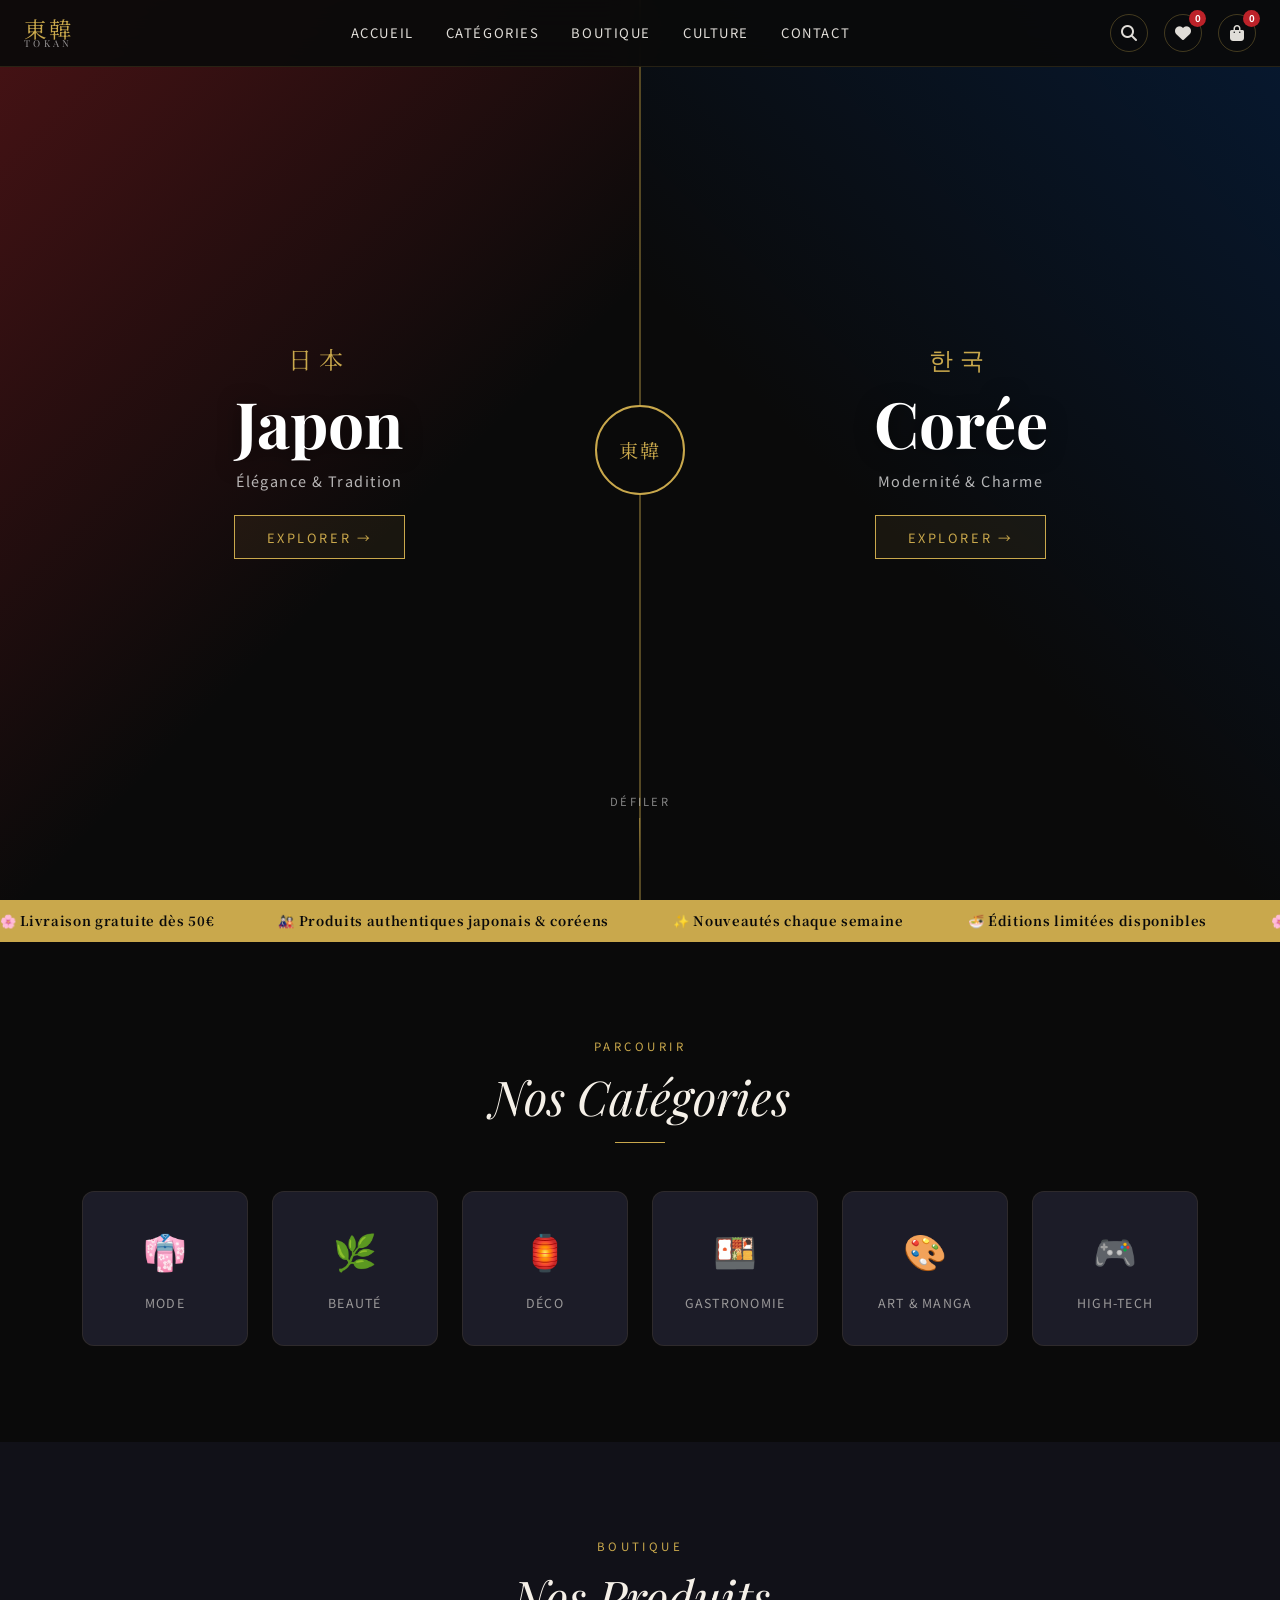
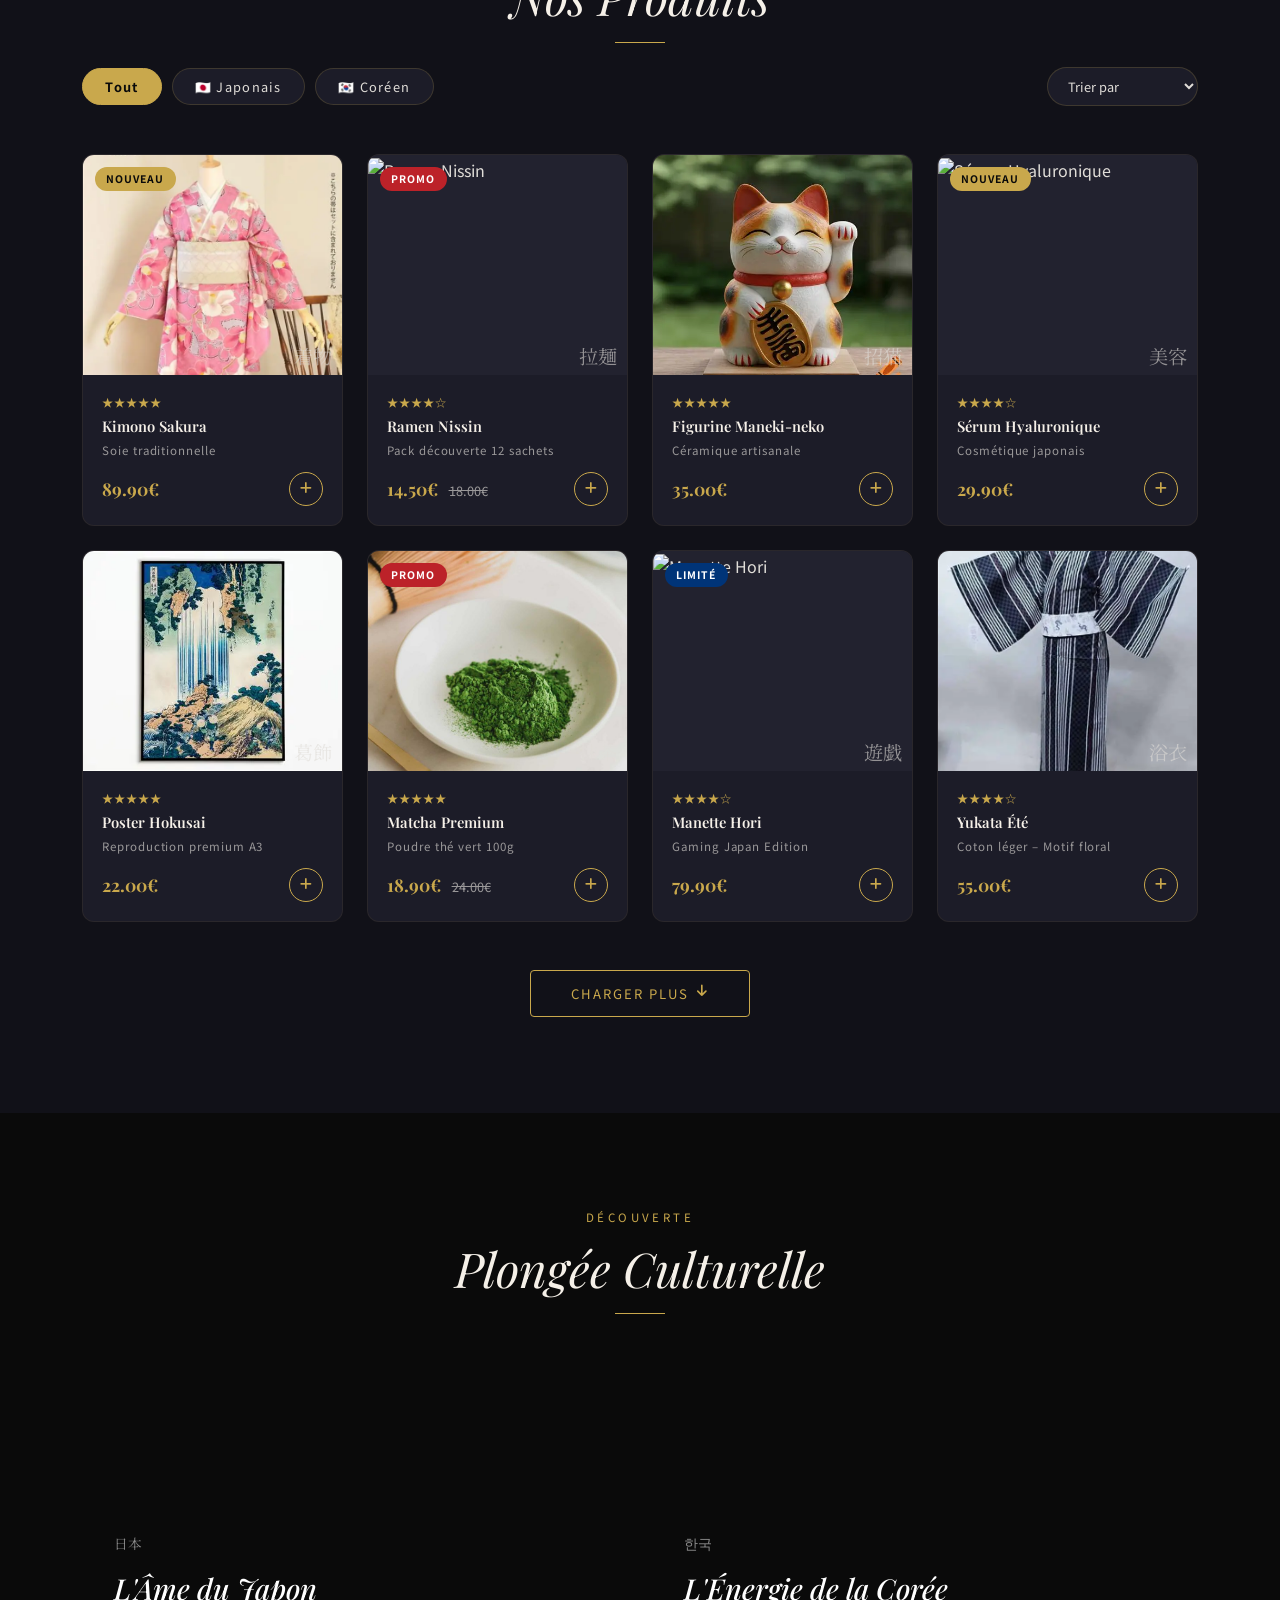
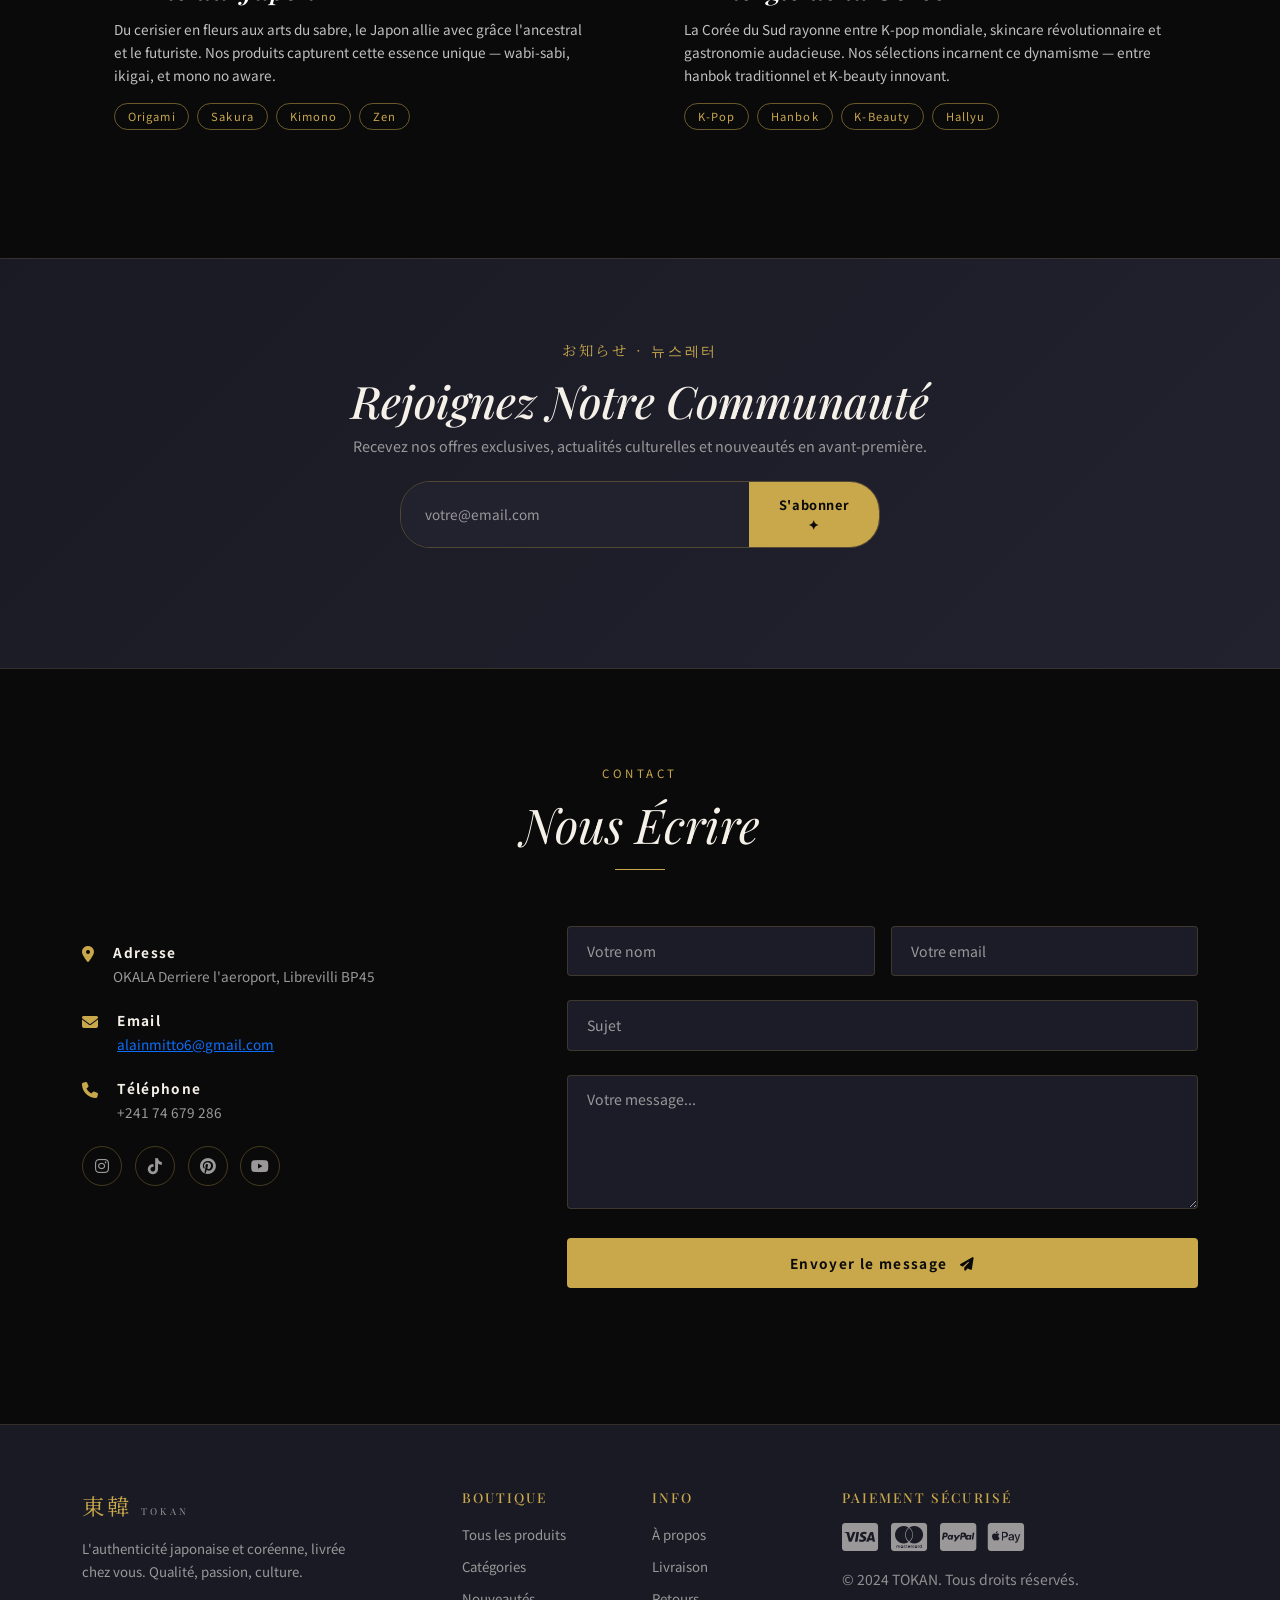
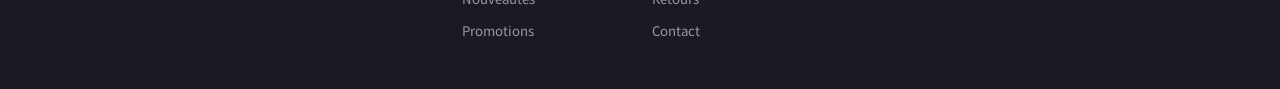
==== commit cf132bf7: "index.html" ====
--- a/index.html
+++ b/index.html
@@ -396,14 +396,14 @@
 // ===== DATA PRODUITS =====
 const PRODUCTS = [
   // JAPON
-  { id:1, name:"Kimono Sakura", sub:"Soie traditionnelle", price:89.90, oldPrice:null, culture:"japan", category:"mode", badge:"new", rating:5, img:"KIMONO SAKURA.WEBP", kanji:"着物" },
+  { id:1, name:"Kimono Sakura", sub:"Soie traditionnelle", price:89.90, oldPrice:null, culture:"japan", category:"mode", badge:"new", rating:5, img:"KIMONO SAKURA.webp", kanji:"着物" },
   { id:2, name:"Ramen Nissin", sub:"Pack découverte 12 sachets", price:14.50, oldPrice:18.00, culture:"japan", category:"gastronomie", badge:"promo", rating:4, img:"https://images.unsplash.com/photo-1569718212165-3a8278d5f624?w=400&q=80", kanji:"拉麺" },
-  { id:3, name:"Figurine Maneki-neko", sub:"Céramique artisanale", price:35.00, oldPrice:null, culture:"japan", category:"deco", badge:null, rating:5, img:"Minaki neko.WEBP", kanji:"招猫" },
+  { id:3, name:"Figurine Maneki-neko", sub:"Céramique artisanale", price:35.00, oldPrice:null, culture:"japan", category:"deco", badge:null, rating:5, img:"Minaki neko.webp", kanji:"招猫" },
   { id:4, name:"Sérum Hyaluronique", sub:"Cosmétique japonais", price:29.90, oldPrice:null, culture:"japan", category:"beaute", badge:"new", rating:4, img:"https://images.unsplash.com/photo-1556228578-8c89e6adf883?w=400&q=80", kanji:"美容" },
-  { id:5, name:"Poster Hokusai", sub:"Reproduction premium A3", price:22.00, oldPrice:null, culture:"japan", category:"art", badge:null, rating:5, img:"Poster hokusai.WEBP", kanji:"葛飾" },
+  { id:5, name:"Poster Hokusai", sub:"Reproduction premium A3", price:22.00, oldPrice:null, culture:"japan", category:"art", badge:null, rating:5, img:"Poster hokusai.webp", kanji:"葛飾" },
   { id:6, name:"Matcha Premium", sub:"Poudre thé vert 100g", price:18.90, oldPrice:24.00, culture:"japan", category:"gastronomie", badge:"promo", rating:5, img:"Matcha.jpg", kanji:"抹茶" },
   { id:7, name:"Manette Hori", sub:"Gaming Japan Edition", price:79.90, oldPrice:null, culture:"japan", category:"high-tech", badge:"limited", rating:4, img:"https://images.unsplash.com/photo-1580327344181-c1163234e5a0?w=400&q=80", kanji:"遊戯" },
-  { id:8, name:"Yukata Été", sub:"Coton léger – Motif floral", price:55.00, oldPrice:null, culture:"japan", category:"mode", badge:null, rating:4, img:"Yukata ete.WEBP", kanji:"浴衣" },
+  { id:8, name:"Yukata Été", sub:"Coton léger – Motif floral", price:55.00, oldPrice:null, culture:"japan", category:"mode", badge:null, rating:4, img:"Yukata ete.webp", kanji:"浴衣" },
 
   // CORÉE
   { id:9, name:"Hanbok Festif", sub:"Soie brodée – Édition premium", price:129.00, oldPrice:null, culture:"korea", category:"mode", badge:"limited", rating:5, img:"Hanbok festif.WEBP", kanji:"한복" },
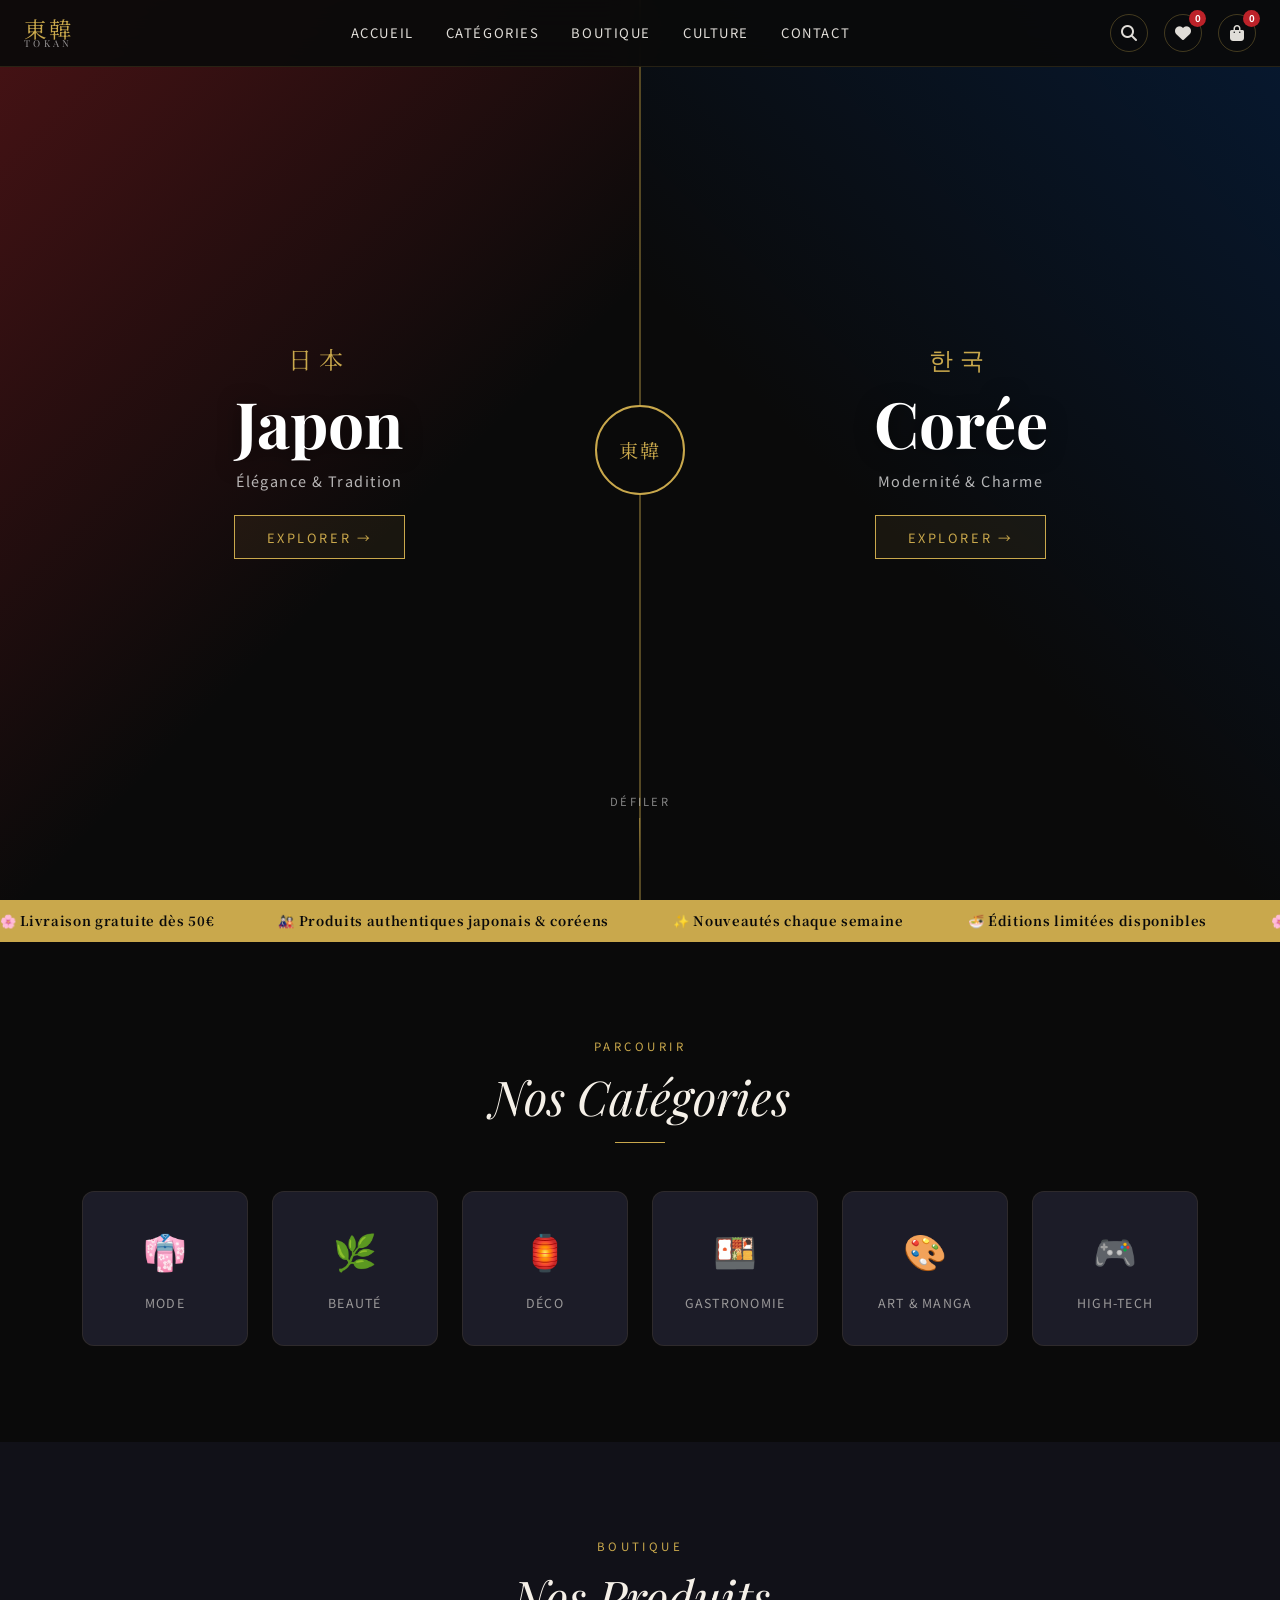
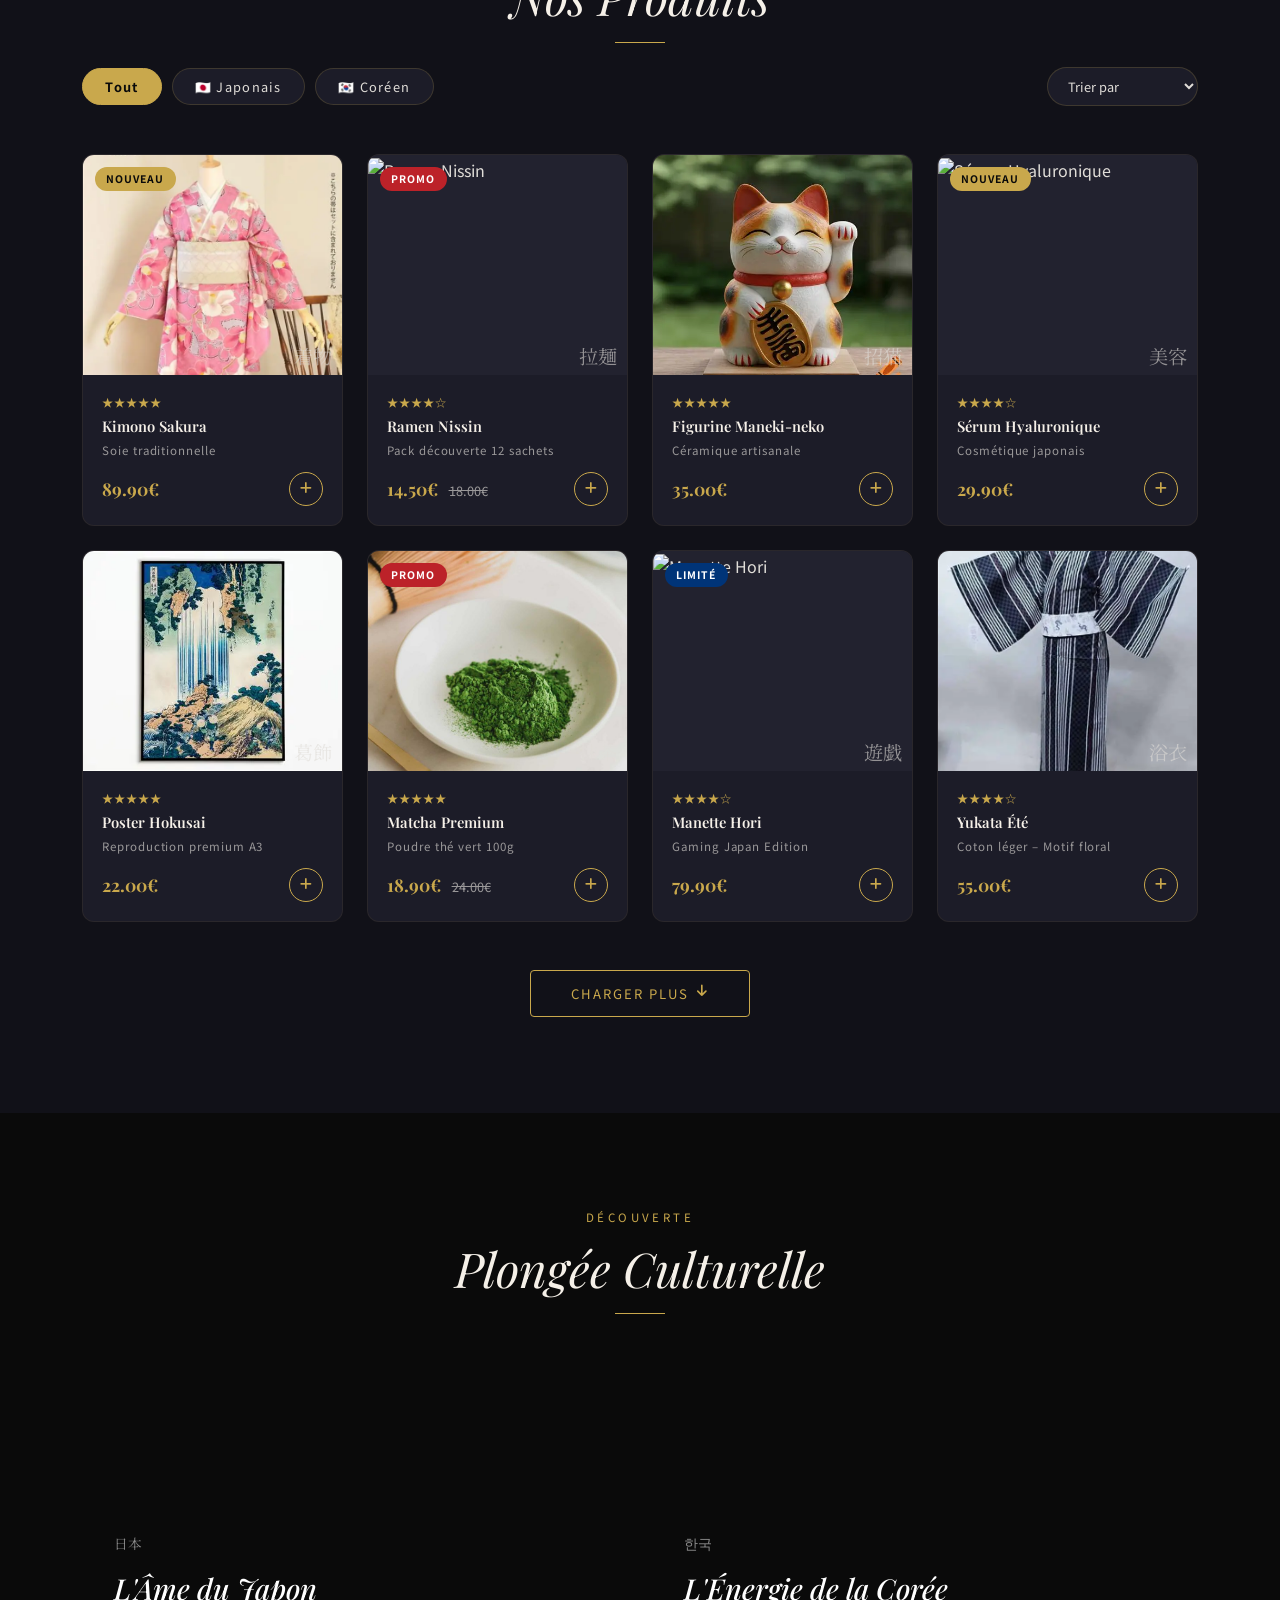
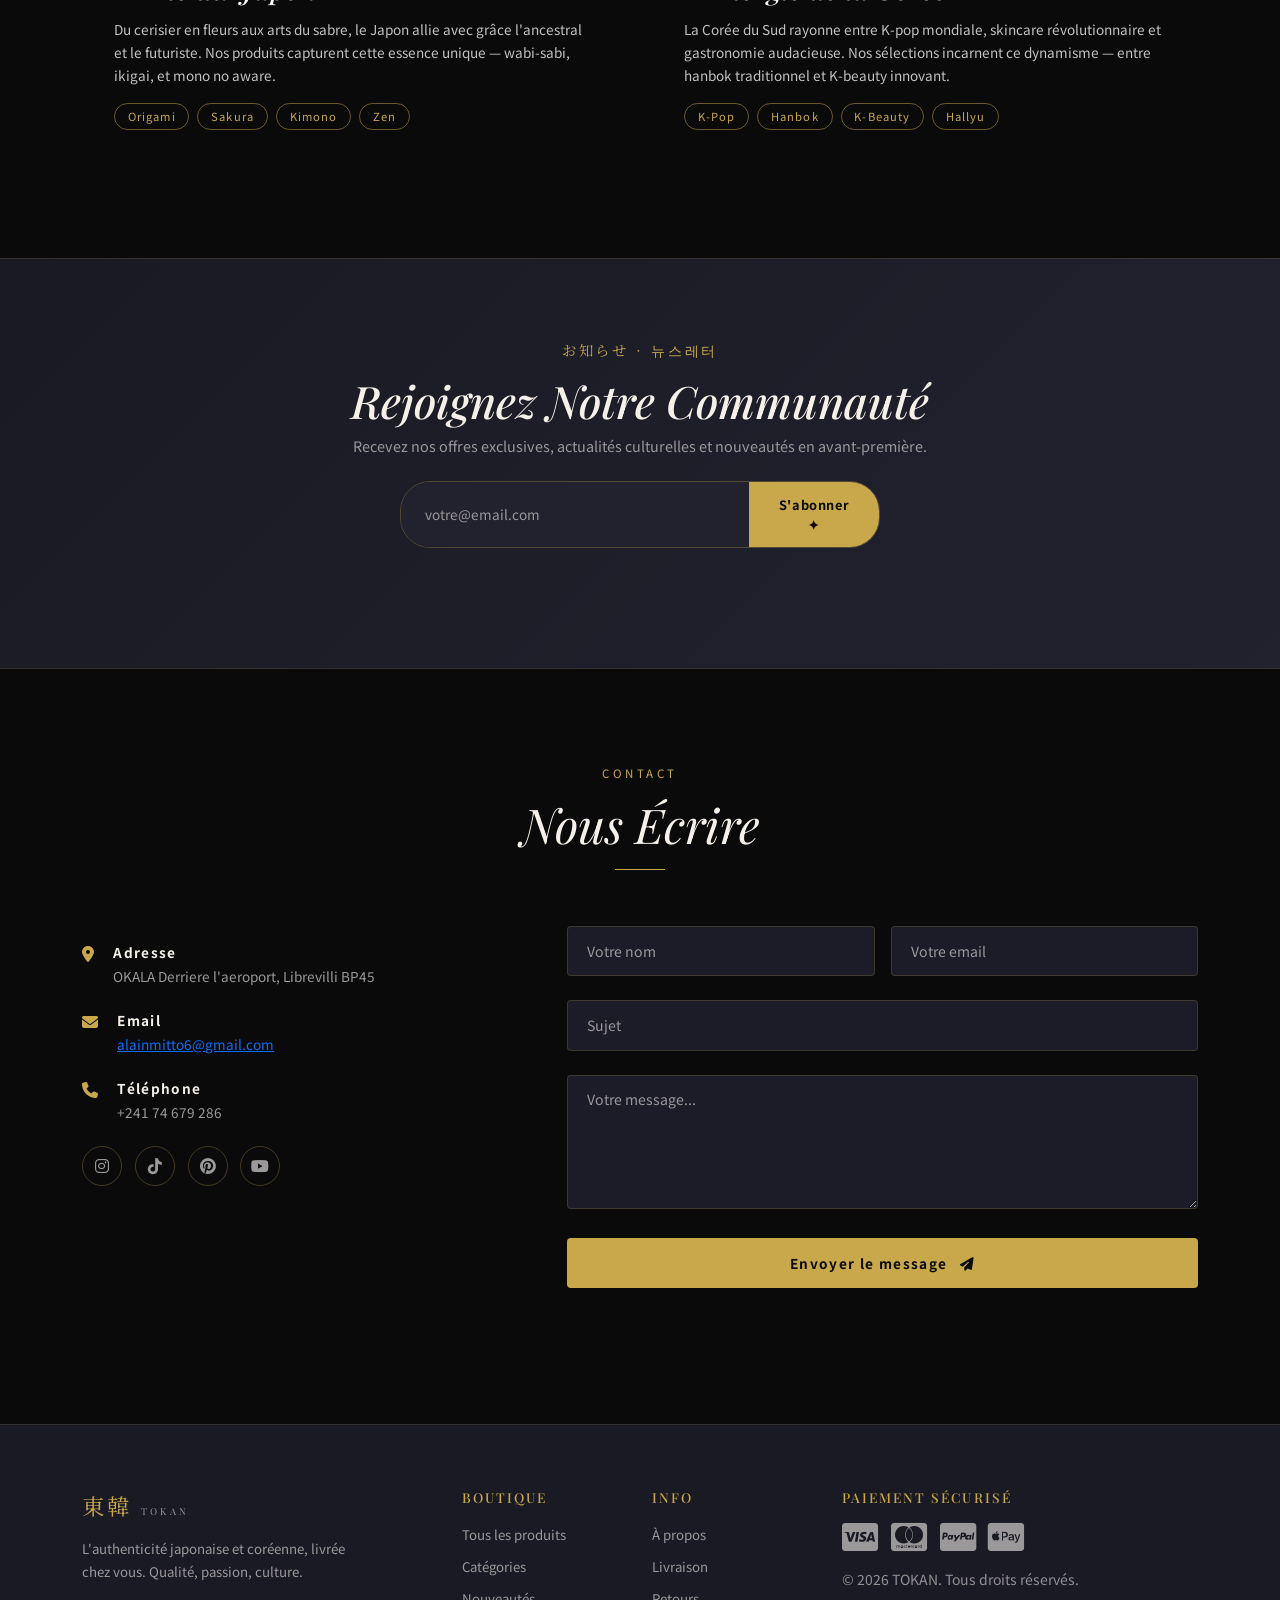
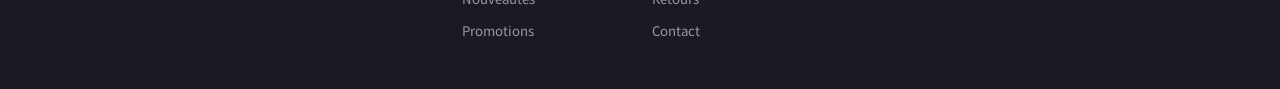
==== commit 32fb4f0d: "index.html" ====
--- a/index.html
+++ b/index.html
@@ -347,7 +347,7 @@
           <i class="fab fa-cc-paypal"></i>
           <i class="fab fa-cc-apple-pay"></i>
         </div>
-        <p class="mt-3 small" style="opacity:.6">© 2024 TOKAN. Tous droits réservés.</p>
+        <p class="mt-3 small" style="opacity:.6">© 2026 TOKAN. Tous droits réservés.</p>
       </div>
     </div>
   </div>
@@ -406,14 +406,14 @@
   { id:8, name:"Yukata Été", sub:"Coton léger – Motif floral", price:55.00, oldPrice:null, culture:"japan", category:"mode", badge:null, rating:4, img:"Yukata ete.webp", kanji:"浴衣" },
 
   // CORÉE
-  { id:9, name:"Hanbok Festif", sub:"Soie brodée – Édition premium", price:129.00, oldPrice:null, culture:"korea", category:"mode", badge:"limited", rating:5, img:"Hanbok festif.WEBP", kanji:"한복" },
+  { id:9, name:"Hanbok Festif", sub:"Soie brodée – Édition premium", price:129.00, oldPrice:null, culture:"korea", category:"mode", badge:"limited", rating:5, img:"Hanbok festif.webp", kanji:"한복" },
   { id:10, name:"Kit K-Beauty", sub:"Set soin 7 étapes coréen", price:44.90, oldPrice:59.00, culture:"korea", category:"beaute", badge:"promo", rating:5, img:"https://images.unsplash.com/photo-1625772452859-1c03d5bf1137?w=400&q=80", kanji:"뷰티" },
-  { id:11, name:"Kimchi Maison", sub:"Bocal fermenté 500g", price:9.90, oldPrice:null, culture:"korea", category:"gastronomie", badge:"new", rating:4, img:"Kimchi maison.WEBP", kanji:"김치" },
-  { id:12, name:"Affiche K-Pop", sub:"Impression premium 50x70", price:19.90, oldPrice:null, culture:"korea", category:"art", badge:null, rating:4, img:"stray kids.WEBP", kanji:"음악" },
-  { id:13, name:"Masque Tissu Aloe", sub:"Lot de 10 masques hydratants", price:12.50, oldPrice:16.00, culture:"korea", category:"beaute", badge:"promo", rating:5, img:"masque aloe.WEBP", kanji:"마스크" },
+  { id:11, name:"Kimchi Maison", sub:"Bocal fermenté 500g", price:9.90, oldPrice:null, culture:"korea", category:"gastronomie", badge:"new", rating:4, img:"https://tse2.mm.bing.net/th/id/OIP.OMowCg383-a8SncCOOIYGwHaE8?rs=1&pid=ImgDetMain&o=7&rm=3", kanji:"김치" },
+  { id:12, name:"Affiche K-Pop", sub:"Impression premium 50x70", price:19.90, oldPrice:null, culture:"korea", category:"art", badge:null, rating:4, img:"stray kids.webp", kanji:"음악" },
+  { id:13, name:"Masque Tissu Aloe", sub:"Lot de 10 masques hydratants", price:12.50, oldPrice:16.00, culture:"korea", category:"beaute", badge:"promo", rating:5, img:"masque aloe.webp", kanji:"마스크" },
   { id:14, name:"Tteokbokki Kit", sub:"Gâteaux de riz épicés", price:7.90, oldPrice:null, culture:"korea", category:"gastronomie", badge:null, rating:4, img:"tteokbokki.jpg", kanji:"떡볶이" },
-  { id:15, name:"Vase Hanji", sub:"Papier coréen traditionnel", price:48.00, oldPrice:null, culture:"korea", category:"deco", badge:"new", rating:5, img:"vase.WEBP", kanji:"한지" },
-  { id:16, name:"Console Indie KR", sub:"Collection jeux indépendants", price:59.90, oldPrice:null, culture:"korea", category:"high-tech", badge:"limited", rating:4, img:"console.WEBP", kanji:"게임" },
+  { id:15, name:"Vase Hanji", sub:"Papier coréen traditionnel", price:48.00, oldPrice:null, culture:"korea", category:"deco", badge:"new", rating:5, img:"vase.webp", kanji:"한지" },
+  { id:16, name:"Console Indie KR", sub:"Collection jeux indépendants", price:59.90, oldPrice:null, culture:"korea", category:"high-tech", badge:"limited", rating:4, img:"console.webp", kanji:"게임" },
 ];
 
 // ===== STATE =====
